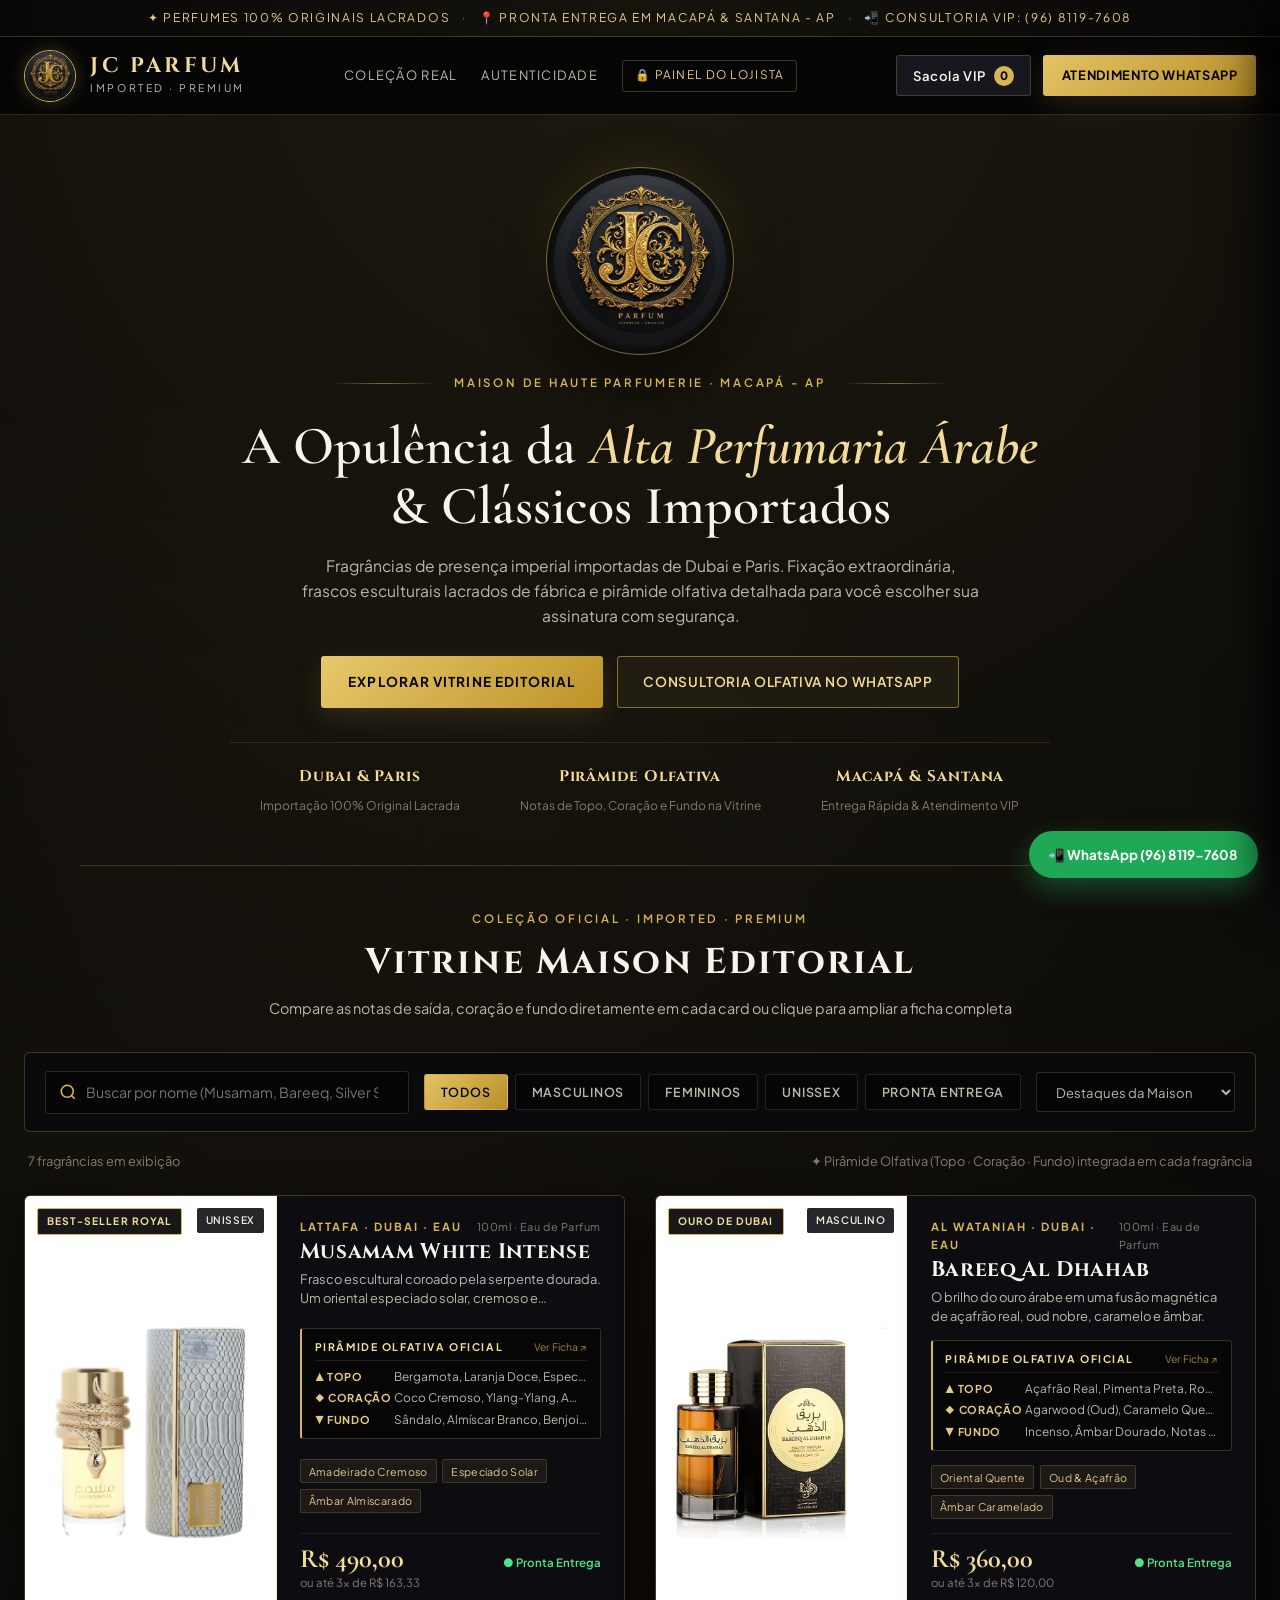
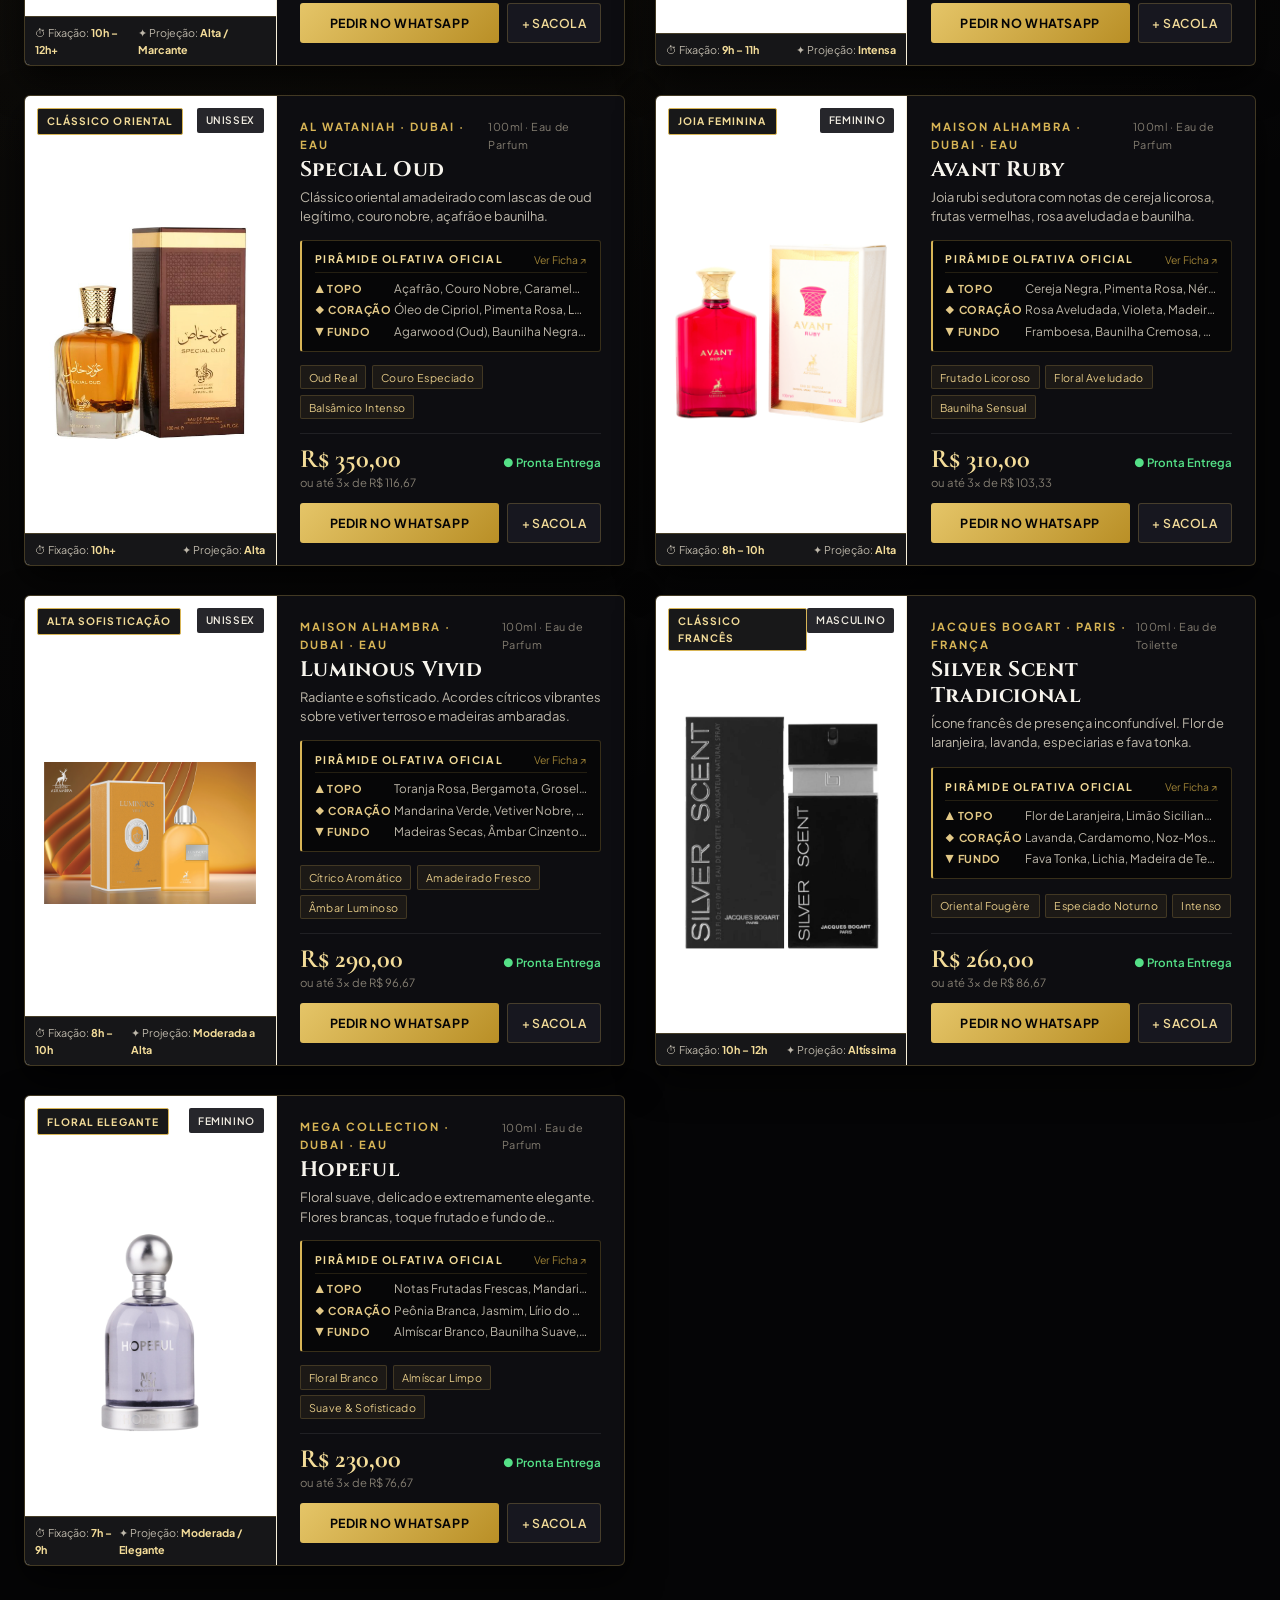
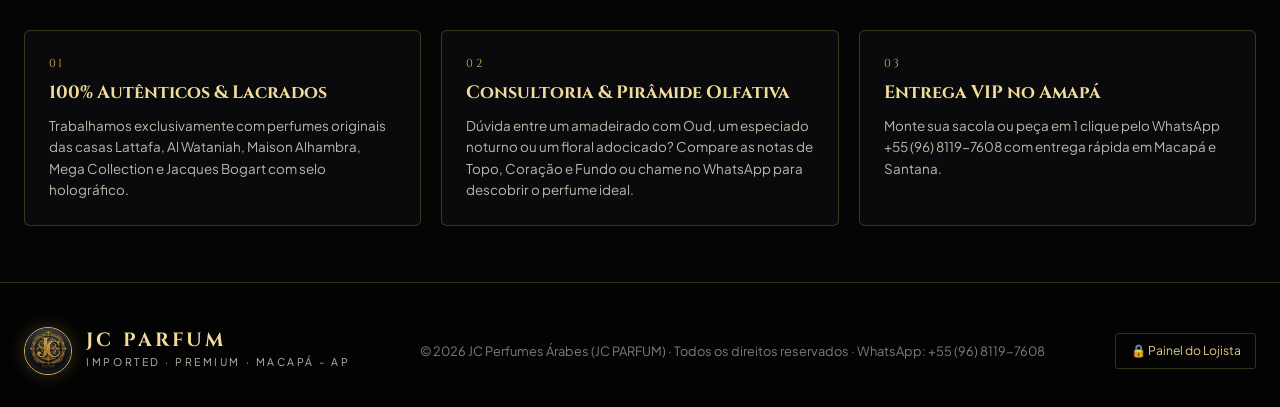
==== index.html @ 521a81a9 "Add files via upload" ====
<!DOCTYPE html>
<html lang="pt-BR">
<head>
  <meta charset="UTF-8" />
  <meta name="viewport" content="width=device-width, initial-scale=1.0" />
  <title>JC PARFUM | Alta Perfumaria Árabe &amp; Importados — Macapá/AP</title>
  <meta name="description" content="JC PARFUM (JC Perfumes Árabes) em Macapá - AP. Boutique de alta perfumaria árabe e importados franceses 100% originais: Lattafa, Al Wataniah, Maison Alhambra, Jacques Bogart e Mega Collection." />
  <link rel="preconnect" href="https://fonts.googleapis.com" />
  <link rel="preconnect" href="https://fonts.gstatic.com" crossorigin />
  <link href="https://fonts.googleapis.com/css2?family=Cinzel:wght@500;600;700&family=Cormorant+Garamond:ital,wght@0,500;0,600;0,700;1,600&family=Plus+Jakarta+Sans:wght@400;500;600;700&display=swap" rel="stylesheet" />
  <link rel="stylesheet" href="assets/css/style.css" />
  <link rel="icon" type="image/jpeg" href="assets/img/logo.jpg" />
</head>
<body>

  <!-- Barra Superior Editorial -->
  <div class="top-bar">
    <span>✦ Perfumes 100% Originais Lacrados</span>
    <span class="sep">·</span>
    <span>📍 Pronta Entrega em Macapá &amp; Santana - AP</span>
    <span class="sep">·</span>
    <span>📲 Consultoria VIP: (96) 8119-7608</span>
  </div>

  <!-- Cabeçalho Principal -->
  <header class="site-header">
    <div class="header-inner">
      <a href="#topo" class="brand-identity" id="header-brand-link">
        <div class="brand-logo-wrap">
          <img src="assets/img/logo.jpg" alt="Logo JC PARFUM Imported Premium" />
        </div>
        <div class="brand-titles">
          <span class="brand-name">JC PARFUM</span>
          <span class="brand-sub">Imported · Premium</span>
        </div>
      </a>

      <nav class="header-nav" aria-label="Navegação principal">
        <a href="#catalogo">Coleção Real</a>
        <a href="#diferenciais">Autenticidade</a>
        <a href="admin.html" class="nav-admin-pill">🔒 Painel do Lojista</a>
      </nav>

      <div class="header-actions">
        <button type="button" class="btn-bag" id="open-bag-btn" onclick="toggleBagDrawer()">
          <span>Sacola VIP</span>
          <span class="bag-count" id="bag-count">0</span>
        </button>
        <a
          href="https://wa.me/559681197608?text=Ol%C3%A1!%20Vim%20pelo%20cat%C3%A1logo%20online%20da%20JC%20PARFUM%20e%20gostaria%20de%20atendimento."
          target="_blank"
          rel="noopener noreferrer"
          class="btn-whatsapp-top"
          id="header-whatsapp-btn"
        >
          <span>Atendimento WhatsApp</span>
        </a>
      </div>
    </div>
  </header>

  <!-- Hero Section — Maison Editorial Centralizado com Brasão Oficial -->
  <main id="topo">
    <section class="hero-editorial">
      <div class="hero-crest-showcase">
        <div class="crest-frame">
          <img src="assets/img/logo.jpg" alt="Brasão Oficial JC PARFUM Imported Premium" />
        </div>
        <div class="crest-divider">
          <span></span>
          <small>MAISON DE HAUTE PARFUMERIE · MACAPÁ - AP</small>
          <span></span>
        </div>
      </div>

      <div class="hero-editorial-content">
        <h1 class="hero-title">
          A Opulência da <em>Alta Perfumaria Árabe</em> &amp; Clássicos Importados
        </h1>
        <p class="hero-lead">
          Fragrâncias de presença imperial importadas de Dubai e Paris. Fixação extraordinária, frascos esculturais lacrados de fábrica e pirâmide olfativa detalhada para você escolher sua assinatura com segurança.
        </p>

        <div class="hero-cta-group">
          <a href="#catalogo" class="btn-gold" id="hero-explore-btn">
            Explorar Vitrine Editorial
          </a>
          <a
            href="https://wa.me/559681197608?text=Ol%C3%A1!%20Gostaria%20de%20uma%20consultoria%20olfativa%20para%20escolher%20um%20perfume%20na%20JC%20PARFUM."
            target="_blank"
            rel="noopener noreferrer"
            class="btn-outline-gold"
            id="hero-consultant-btn"
          >
            Consultoria Olfativa no WhatsApp
          </a>
        </div>

        <div class="hero-badges">
          <div class="hero-badge-item">
            <strong>Dubai &amp; Paris</strong>
            <span>Importação 100% Original Lacrada</span>
          </div>
          <div class="hero-badge-item">
            <strong>Pirâmide Olfativa</strong>
            <span>Notas de Topo, Coração e Fundo na Vitrine</span>
          </div>
          <div class="hero-badge-item">
            <strong>Macapá &amp; Santana</strong>
            <span>Entrega Rápida &amp; Atendimento VIP</span>
          </div>
        </div>
      </div>
    </section>

    <!-- Catálogo Editorial Panorâmico -->
    <section class="catalog-section" id="catalogo">
      <div class="section-header">
        <span class="section-eyebrow">COLEÇÃO OFICIAL · IMPORTED · PREMIUM</span>
        <h2 class="section-title">Vitrine Maison Editorial</h2>
        <p class="section-subtitle">
          Compare as notas de saída, coração e fundo diretamente em cada card ou clique para ampliar a ficha completa
        </p>
      </div>

      <!-- Barra de Busca, Filtros por Categoria e Ordenação -->
      <div class="catalog-controls">
        <div class="search-box">
          <svg width="18" height="18" viewBox="0 0 24 24" fill="none" stroke="currentColor" stroke-width="2">
            <circle cx="11" cy="11" r="8"></circle>
            <line x1="21" y1="21" x2="16.65" y2="16.65"></line>
          </svg>
          <input
            type="search"
            id="search-input"
            placeholder="Buscar por nome (Musamam, Bareeq, Silver Scent...), marca ou nota (Oud, Baunilha, Açafrão)..."
            aria-label="Buscar perfumes"
          />
        </div>

        <div class="filter-pills" role="tablist" aria-label="Filtrar por categoria">
          <button type="button" class="filter-pill active" data-category="Todos" id="filter-all">Todos</button>
          <button type="button" class="filter-pill" data-category="Masculino" id="filter-masculino">Masculinos</button>
          <button type="button" class="filter-pill" data-category="Feminino" id="filter-feminino">Femininos</button>
          <button type="button" class="filter-pill" data-category="Unissex" id="filter-unissex">Unissex</button>
          <button type="button" class="filter-pill" data-category="Disponiveis" id="filter-estoque">Pronta Entrega</button>
        </div>

        <select id="sort-select" class="sort-select" aria-label="Ordenar catálogo">
          <option value="featured">Destaques da Maison</option>
          <option value="price-asc">Menor Valor</option>
          <option value="price-desc">Maior Valor</option>
          <option value="name-asc">Ordem Alfabética (A-Z)</option>
        </select>
      </div>

      <div class="catalog-status-bar">
        <span id="catalog-count">Carregando coleção...</span>
        <span>✦ Pirâmide Olfativa (Topo · Coração · Fundo) integrada em cada fragrância</span>
      </div>

      <!-- Grid Editorial de Cards Horizontais Panorâmicos -->
      <div class="products-grid-editorial" id="products-grid"></div>
    </section>

    <!-- Diferenciais de Compra -->
    <section class="features-strip" id="diferenciais" aria-label="Garantias JC Parfum">
      <div class="feature-box">
        <span class="feature-num">01</span>
        <h3>100% Autênticos &amp; Lacrados</h3>
        <p>Trabalhamos exclusivamente com perfumes originais das casas Lattafa, Al Wataniah, Maison Alhambra, Mega Collection e Jacques Bogart com selo holográfico.</p>
      </div>
      <div class="feature-box">
        <span class="feature-num">02</span>
        <h3>Consultoria &amp; Pirâmide Olfativa</h3>
        <p>Dúvida entre um amadeirado com Oud, um especiado noturno ou um floral adocicado? Compare as notas de Topo, Coração e Fundo ou chame no WhatsApp para descobrir o perfume ideal.</p>
      </div>
      <div class="feature-box">
        <span class="feature-num">03</span>
        <h3>Entrega VIP no Amapá</h3>
        <p>Monte sua sacola ou peça em 1 clique pelo WhatsApp +55 (96) 8119-7608 com entrega rápida em Macapá e Santana.</p>
      </div>
    </section>
  </main>

  <!-- Modal de Ficha Técnica Ampliada -->
  <div class="modal-backdrop" id="product-modal" role="dialog" aria-modal="true" aria-labelledby="modal-title">
    <div class="modal-dialog">
      <button type="button" class="modal-close" id="modal-close-btn" onclick="closeProductModal()" aria-label="Fechar janela">✕</button>
      <div id="modal-body-container" style="display: contents;"></div>
    </div>
  </div>

  <!-- Sacola Lateral (Pedido WhatsApp) -->
  <aside class="bag-drawer" id="bag-drawer" aria-label="Sacola de Pedidos">
    <div class="bag-header">
      <h3>Sua Sacola VIP</h3>
      <button type="button" onclick="toggleBagDrawer(false)" class="bag-close-btn" aria-label="Fechar sacola">✕</button>
    </div>

    <div class="bag-items" id="bag-items-list"></div>

    <div class="bag-footer">
      <div class="bag-client-fields">
        <input
          type="text"
          id="bag-client-name"
          placeholder="Seu nome (opcional)"
        />
        <select id="bag-client-region">
          <option value="Macapá">Macapá - AP</option>
          <option value="Santana">Santana - AP</option>
          <option value="Outra Região">Outra Região</option>
        </select>
      </div>

      <div class="bag-total-row">
        <span>Total Estimado:</span>
        <strong id="bag-total-value">R$ 0,00</strong>
      </div>

      <button type="button" class="btn-gold" id="checkout-whatsapp-btn" onclick="checkoutBagWhatsApp()" style="width: 100%;">
        Finalizar Pedido no WhatsApp
      </button>
    </div>
  </aside>

  <!-- Botão Flutuante do WhatsApp -->
  <a
    href="https://wa.me/559681197608?text=Ol%C3%A1!%20Vim%20pelo%20cat%C3%A1logo%20da%20JC%20PARFUM%20e%20quero%20atendimento."
    target="_blank"
    rel="noopener noreferrer"
    class="floating-wa"
    id="floating-whatsapp-btn"
  >
    <span>📲 WhatsApp (96) 8119-7608</span>
  </a>

  <!-- Rodapé -->
  <footer class="site-footer">
    <div class="footer-inner">
      <div class="brand-identity">
        <div class="brand-logo-wrap" style="width: 48px; height: 48px;">
          <img src="assets/img/logo.jpg" alt="JC PARFUM" />
        </div>
        <div class="brand-titles">
          <span class="brand-name" style="font-size: 1.2rem;">JC PARFUM</span>
          <span class="brand-sub">Imported · Premium · Macapá - AP</span>
        </div>
      </div>

      <div class="footer-meta">
        © 2026 JC Perfumes Árabes (JC PARFUM) · Todos os direitos reservados · WhatsApp: +55 (96) 8119-7608
      </div>

      <a href="admin.html" class="footer-admin-link" id="footer-admin-btn">
        🔒 Painel do Lojista
      </a>
    </div>
  </footer>

  <script src="assets/js/products.js"></script>
  <script src="assets/js/app.js"></script>
</body>
</html>
---- assets/css/style.css ----
/* ==========================================================================
   JC PARFUM — Modelo 2 Oficial: Maison Noir Editorial (Horizontal Panoramic)
   Nicho: Alta Perfumaria Árabe (Dubai) & Importados Franceses — Macapá/AP
   ========================================================================== */

:root {
  --bg-obsidian: #050506;
  --bg-surface: #0a0a0d;
  --bg-card: #0d0d11;
  --bg-card-hover: #131319;
  --bg-elevated: #17171f;

  --gold-primary: #d8b556;
  --gold-light: #f3dc99;
  --gold-champagne: #e3c987;
  --gold-muted: #9e8236;
  --gold-subtle: rgba(216, 181, 86, 0.12);
  --gold-border: rgba(216, 181, 86, 0.25);
  --gold-border-strong: rgba(216, 181, 86, 0.55);

  --text-primary: #f7f4ed;
  --text-secondary: #bdb7aa;
  --text-muted: #827c70;

  --whatsapp-green: #1fa855;
  --whatsapp-hover: #24bf61;
  --danger-red: #d94646;
  --status-out: #8b3a3a;

  --font-display: 'Cinzel', 'Cormorant Garamond', Georgia, serif;
  --font-serif: 'Cormorant Garamond', Georgia, serif;
  --font-sans: 'Plus Jakarta Sans', -apple-system, BlinkMacSystemFont, sans-serif;

  --radius-sm: 3px;
  --radius-md: 6px;
  --radius-lg: 10px;
  --shadow-luxury: 0 22px 55px rgba(0, 0, 0, 0.85);
  --shadow-gold: 0 8px 30px rgba(216, 181, 86, 0.16);
  --transition: 0.28s cubic-bezier(0.22, 1, 0.36, 1);
}

*, *::before, *::after {
  box-sizing: border-box;
  margin: 0;
  padding: 0;
}

html {
  scroll-behavior: smooth;
  background-color: var(--bg-obsidian);
  color: var(--text-primary);
  font-family: var(--font-sans);
  -webkit-font-smoothing: antialiased;
}

body {
  background-color: var(--bg-obsidian);
  background-image:
    radial-gradient(circle at 50% 0%, rgba(216, 181, 86, 0.11) 0%, transparent 52%),
    radial-gradient(circle at 15% 40%, rgba(216, 181, 86, 0.04) 0%, transparent 45%);
  min-height: 100vh;
  line-height: 1.6;
  overflow-x: hidden;
}

a {
  color: inherit;
  text-decoration: none;
}

button, input, select, textarea {
  font-family: inherit;
  color: inherit;
}

/* ==========================================================================
   TOP BAR EDITORIAL
   ========================================================================== */
.top-bar {
  background: linear-gradient(90deg, #070709 0%, #16130b 50%, #070709 100%);
  border-bottom: 1px solid var(--gold-border);
  padding: 0.52rem 1rem;
  text-align: center;
  font-size: 0.75rem;
  letter-spacing: 0.14em;
  text-transform: uppercase;
  color: var(--gold-champagne);
  display: flex;
  justify-content: center;
  align-items: center;
  gap: 0.75rem;
  flex-wrap: wrap;
}

.top-bar span.sep {
  color: var(--gold-muted);
}

/* ==========================================================================
   HEADER & NAVIGATION
   ========================================================================== */
.site-header {
  position: sticky;
  top: 0;
  z-index: 100;
  background: rgba(5, 5, 6, 0.92);
  backdrop-filter: blur(16px);
  -webkit-backdrop-filter: blur(16px);
  border-bottom: 1px solid rgba(216, 181, 86, 0.2);
}

.header-inner {
  max-width: 1320px;
  margin: 0 auto;
  padding: 0.8rem 1.5rem;
  display: flex;
  align-items: center;
  justify-content: space-between;
  gap: 1.25rem;
}

.brand-identity {
  display: flex;
  align-items: center;
  gap: 0.9rem;
}

.brand-logo-wrap {
  width: 52px;
  height: 52px;
  border-radius: 50%;
  overflow: hidden;
  border: 1.5px solid var(--gold-primary);
  box-shadow: 0 0 18px rgba(216, 181, 86, 0.25);
  flex-shrink: 0;
  background: #0a0a0c;
}

.brand-logo-wrap img {
  width: 100%;
  height: 100%;
  object-fit: cover;
  display: block;
}

.brand-titles {
  display: flex;
  flex-direction: column;
}

.brand-name {
  font-family: var(--font-display);
  font-size: 1.32rem;
  font-weight: 700;
  letter-spacing: 0.16em;
  color: var(--gold-light);
  line-height: 1.1;
}

.brand-sub {
  font-size: 0.66rem;
  letter-spacing: 0.24em;
  text-transform: uppercase;
  color: var(--text-secondary);
  margin-top: 3px;
}

.header-nav {
  display: flex;
  align-items: center;
  gap: 1.5rem;
  font-size: 0.8rem;
  letter-spacing: 0.1em;
  text-transform: uppercase;
  color: var(--text-secondary);
}

.header-nav a:hover {
  color: var(--gold-light);
}

.nav-admin-pill {
  border: 1px solid rgba(216, 181, 86, 0.28);
  padding: 0.35rem 0.75rem;
  border-radius: var(--radius-sm);
  color: var(--gold-champagne);
  font-size: 0.74rem;
}

.header-actions {
  display: flex;
  align-items: center;
  gap: 0.75rem;
}

.btn-bag {
  position: relative;
  display: inline-flex;
  align-items: center;
  gap: 0.55rem;
  background: var(--bg-elevated);
  border: 1px solid var(--gold-border);
  padding: 0.6rem 1rem;
  border-radius: var(--radius-sm);
  font-size: 0.82rem;
  font-weight: 600;
  letter-spacing: 0.04em;
  color: var(--text-primary);
  cursor: pointer;
  transition: var(--transition);
}

.btn-bag:hover {
  border-color: var(--gold-primary);
  background: rgba(216, 181, 86, 0.1);
}

.bag-count {
  background: var(--gold-primary);
  color: #050506;
  font-weight: 800;
  font-size: 0.72rem;
  min-width: 20px;
  height: 20px;
  border-radius: 99px;
  display: inline-flex;
  align-items: center;
  justify-content: center;
  padding: 0 5px;
}

.btn-whatsapp-top {
  display: inline-flex;
  align-items: center;
  gap: 0.5rem;
  background: linear-gradient(135deg, #e3c366 0%, #b88f28 100%);
  color: #050506;
  font-weight: 700;
  font-size: 0.8rem;
  letter-spacing: 0.05em;
  text-transform: uppercase;
  padding: 0.65rem 1.15rem;
  border-radius: var(--radius-sm);
  transition: var(--transition);
  box-shadow: var(--shadow-gold);
}

.btn-whatsapp-top:hover {
  transform: translateY(-1px);
  filter: brightness(1.08);
}

/* ==========================================================================
   HERO EDITORIAL CENTRALIZADO (MODELO 2 — MAISON NOIR)
   ========================================================================== */
.hero-editorial {
  max-width: 1120px;
  margin: 0 auto;
  padding: 3.25rem 1.5rem 3rem;
  text-align: center;
  display: flex;
  flex-direction: column;
  align-items: center;
  border-bottom: 1px solid rgba(216, 181, 86, 0.22);
}

.hero-crest-showcase {
  display: flex;
  flex-direction: column;
  align-items: center;
  margin-bottom: 1.5rem;
  width: 100%;
}

.crest-frame {
  width: 188px;
  height: 188px;
  border-radius: 50%;
  padding: 7px;
  background: radial-gradient(circle, rgba(216, 181, 86, 0.28) 0%, rgba(10, 10, 13, 0.96) 72%);
  border: 1.5px solid var(--gold-border-strong);
  box-shadow:
    0 20px 55px rgba(0, 0, 0, 0.92),
    0 0 45px rgba(216, 181, 86, 0.2);
  overflow: hidden;
}

.crest-frame img {
  width: 100%;
  height: 100%;
  object-fit: cover;
  border-radius: 50%;
  display: block;
}

.crest-divider {
  display: flex;
  align-items: center;
  justify-content: center;
  gap: 1rem;
  width: 100%;
  max-width: 620px;
  margin-top: 1.15rem;
}

.crest-divider span {
  flex: 1;
  height: 1px;
  background: linear-gradient(90deg, transparent, var(--gold-border-strong), transparent);
}

.crest-divider small {
  font-size: 0.72rem;
  letter-spacing: 0.24em;
  text-transform: uppercase;
  color: var(--gold-primary);
  font-weight: 600;
}

.hero-editorial-content {
  max-width: 820px;
}

.hero-title {
  font-family: var(--font-serif);
  font-size: clamp(2.1rem, 4.2vw, 3.4rem);
  font-weight: 600;
  line-height: 1.12;
  color: var(--text-primary);
  margin-bottom: 1rem;
}

.hero-title em {
  font-style: italic;
  color: var(--gold-light);
  font-weight: 600;
}

.hero-lead {
  font-size: 0.98rem;
  color: var(--text-secondary);
  max-width: 680px;
  margin: 0 auto 1.75rem;
}

.hero-cta-group {
  display: flex;
  flex-wrap: wrap;
  justify-content: center;
  gap: 0.9rem;
  margin-bottom: 2.15rem;
}

.btn-gold {
  display: inline-flex;
  align-items: center;
  justify-content: center;
  gap: 0.6rem;
  background: linear-gradient(135deg, #e7c86b 0%, #bd9328 100%);
  color: #050506;
  font-weight: 700;
  font-size: 0.85rem;
  letter-spacing: 0.08em;
  text-transform: uppercase;
  padding: 0.88rem 1.7rem;
  border-radius: var(--radius-sm);
  border: none;
  cursor: pointer;
  transition: var(--transition);
  box-shadow: var(--shadow-gold);
}

.btn-gold:hover {
  transform: translateY(-2px);
  filter: brightness(1.07);
}

.btn-outline-gold {
  display: inline-flex;
  align-items: center;
  justify-content: center;
  gap: 0.6rem;
  background: rgba(216, 181, 86, 0.06);
  color: var(--gold-light);
  border: 1px solid var(--gold-border-strong);
  font-weight: 600;
  font-size: 0.85rem;
  letter-spacing: 0.06em;
  text-transform: uppercase;
  padding: 0.88rem 1.55rem;
  border-radius: var(--radius-sm);
  cursor: pointer;
  transition: var(--transition);
}

.btn-outline-gold:hover {
  background: rgba(216, 181, 86, 0.15);
  border-color: var(--gold-primary);
}

.hero-badges {
  display: grid;
  grid-template-columns: repeat(3, 1fr);
  gap: 1.25rem;
  padding-top: 1.35rem;
  border-top: 1px solid rgba(216, 181, 86, 0.16);
}

.hero-badge-item strong {
  display: block;
  font-family: var(--font-display);
  font-size: 0.96rem;
  letter-spacing: 0.06em;
  color: var(--gold-light);
  margin-bottom: 2px;
}

.hero-badge-item span {
  font-size: 0.75rem;
  color: var(--text-muted);
}

/* ==========================================================================
   CATALOG SECTION & CONTROLS
   ========================================================================== */
.catalog-section {
  max-width: 1320px;
  margin: 0 auto;
  padding: 2.75rem 1.5rem 4rem;
}

.section-header {
  display: flex;
  flex-direction: column;
  align-items: center;
  text-align: center;
  margin-bottom: 2rem;
}

.section-eyebrow {
  font-size: 0.72rem;
  letter-spacing: 0.24em;
  text-transform: uppercase;
  color: var(--gold-primary);
  margin-bottom: 0.35rem;
  font-weight: 600;
}

.section-title {
  font-family: var(--font-display);
  font-size: clamp(1.75rem, 2.8vw, 2.35rem);
  color: var(--text-primary);
  letter-spacing: 0.06em;
}

.section-subtitle {
  color: var(--text-secondary);
  font-size: 0.9rem;
  margin-top: 0.35rem;
}

.catalog-controls {
  background: var(--bg-surface);
  border: 1px solid var(--gold-border);
  border-radius: var(--radius-md);
  padding: 1.1rem 1.25rem;
  display: flex;
  flex-wrap: wrap;
  align-items: center;
  justify-content: space-between;
  gap: 0.9rem;
  margin-bottom: 1.15rem;
}

.search-box {
  position: relative;
  flex: 1 1 300px;
}

.search-box input {
  width: 100%;
  background: var(--bg-obsidian);
  border: 1px solid rgba(255, 255, 255, 0.14);
  border-radius: var(--radius-sm);
  padding: 0.72rem 1rem 0.72rem 2.5rem;
  font-size: 0.88rem;
  color: var(--text-primary);
  transition: var(--transition);
}

.search-box input:focus {
  outline: none;
  border-color: var(--gold-primary);
  box-shadow: 0 0 0 3px rgba(216, 181, 86, 0.14);
}

.search-box svg {
  position: absolute;
  left: 0.85rem;
  top: 50%;
  transform: translateY(-50%);
  color: var(--gold-primary);
  pointer-events: none;
}

.filter-pills {
  display: flex;
  flex-wrap: wrap;
  gap: 0.45rem;
}

.filter-pill {
  background: var(--bg-obsidian);
  border: 1px solid rgba(255, 255, 255, 0.12);
  color: var(--text-secondary);
  padding: 0.56rem 1rem;
  border-radius: var(--radius-sm);
  font-size: 0.78rem;
  font-weight: 600;
  letter-spacing: 0.06em;
  text-transform: uppercase;
  cursor: pointer;
  transition: var(--transition);
}

.filter-pill:hover {
  border-color: var(--gold-border-strong);
  color: var(--text-primary);
}

.filter-pill.active {
  background: linear-gradient(135deg, #e3c366 0%, #b88f28 100%);
  color: #050506;
  border-color: transparent;
}

.sort-select {
  background: var(--bg-obsidian);
  border: 1px solid rgba(255, 255, 255, 0.14);
  border-radius: var(--radius-sm);
  padding: 0.62rem 0.95rem;
  font-size: 0.82rem;
  color: var(--text-secondary);
  cursor: pointer;
}

.catalog-status-bar {
  display: flex;
  flex-wrap: wrap;
  justify-content: space-between;
  align-items: center;
  gap: 0.5rem;
  margin-bottom: 1.5rem;
  font-size: 0.8rem;
  color: var(--text-muted);
  padding: 0 0.25rem;
}

/* ==========================================================================
   MODELO 2 — CARDS HORIZONTAIS PANORÂMICOS COM PIRÂMIDE OLFATIVA INTEGRADA
   ========================================================================== */
.products-grid-editorial {
  display: grid;
  grid-template-columns: repeat(auto-fill, minmax(560px, 1fr));
  gap: 1.85rem;
}

.editorial-card {
  background: var(--bg-card);
  border: 1px solid rgba(216, 181, 86, 0.26);
  border-radius: var(--radius-md);
  overflow: hidden;
  display: flex;
  flex-direction: row;
  align-items: stretch;
  transition: var(--transition);
  position: relative;
  box-shadow: 0 14px 36px rgba(0, 0, 0, 0.65);
}

.editorial-card:hover {
  transform: translateY(-4px);
  border-color: var(--gold-primary);
  box-shadow: var(--shadow-luxury), var(--shadow-gold);
}

.editorial-card.out-of-stock {
  opacity: 0.74;
}

/* Coluna Esquerda: Foto Oficial em Estúdio + Barra de Fixação */
.editorial-card-media {
  position: relative;
  width: 42%;
  min-height: 340px;
  background: #ffffff;
  display: flex;
  flex-direction: column;
  align-items: center;
  justify-content: space-between;
  padding: 2.6rem 1.2rem 2.3rem;
  border-right: 1px solid rgba(216, 181, 86, 0.22);
  cursor: pointer;
  overflow: hidden;
  flex-shrink: 0;
}

.editorial-card-media img {
  width: 100%;
  height: 235px;
  object-fit: contain;
  margin: auto 0;
  transition: transform 0.5s cubic-bezier(0.22, 1, 0.36, 1);
}

.editorial-card:hover .editorial-card-media img {
  transform: scale(1.05);
}

.card-badges {
  position: absolute;
  top: 0.75rem;
  left: 0.75rem;
  right: 0.75rem;
  display: flex;
  justify-content: space-between;
  align-items: flex-start;
  pointer-events: none;
  z-index: 2;
}

.badge-luxury {
  background: rgba(5, 5, 6, 0.92);
  color: var(--gold-light);
  border: 1px solid var(--gold-primary);
  font-size: 0.64rem;
  font-weight: 700;
  letter-spacing: 0.1em;
  text-transform: uppercase;
  padding: 0.26rem 0.58rem;
  border-radius: 2px;
}

.badge-category {
  background: rgba(15, 15, 20, 0.9);
  color: #f0ece1;
  font-size: 0.64rem;
  font-weight: 600;
  letter-spacing: 0.06em;
  text-transform: uppercase;
  padding: 0.26rem 0.55rem;
  border-radius: 2px;
}

.badge-out {
  background: var(--status-out);
  color: #fff;
  font-size: 0.66rem;
  font-weight: 700;
  text-transform: uppercase;
  letter-spacing: 0.1em;
  padding: 0.26rem 0.6rem;
  border-radius: 2px;
}

.media-perf-bar {
  position: absolute;
  bottom: 0;
  left: 0;
  right: 0;
  background: rgba(8, 8, 10, 0.94);
  border-top: 1px solid rgba(216, 181, 86, 0.25);
  color: var(--text-secondary);
  font-size: 0.67rem;
  padding: 0.42rem 0.65rem;
  display: flex;
  justify-content: space-between;
  align-items: center;
  gap: 0.35rem;
}

.media-perf-bar strong {
  color: var(--gold-light);
}

/* Coluna Direita: Conteúdo Editorial + Pirâmide Olfativa Direto na Vitrine */
.editorial-card-body {
  width: 58%;
  padding: 1.35rem 1.45rem;
  display: flex;
  flex-direction: column;
  justify-content: space-between;
  gap: 0.85rem;
}

.editorial-brand-line {
  display: flex;
  justify-content: space-between;
  align-items: center;
  gap: 0.5rem;
  margin-bottom: 0.2rem;
}

.card-brand {
  font-size: 0.7rem;
  text-transform: uppercase;
  letter-spacing: 0.18em;
  color: var(--gold-primary);
  font-weight: 700;
}

.card-volume {
  font-size: 0.68rem;
  color: var(--text-muted);
  letter-spacing: 0.05em;
}

.card-title {
  font-family: var(--font-display);
  font-size: 1.32rem;
  font-weight: 700;
  color: var(--text-primary);
  letter-spacing: 0.03em;
  line-height: 1.22;
  margin-bottom: 0.35rem;
  cursor: pointer;
}

.card-title:hover {
  color: var(--gold-light);
}

.card-desc {
  font-size: 0.81rem;
  color: var(--text-secondary);
  line-height: 1.48;
  display: -webkit-box;
  -webkit-line-clamp: 2;
  -webkit-box-orient: vertical;
  overflow: hidden;
}

/* Bloco da Pirâmide Olfativa Direto no Card */
.inline-pyramid {
  background: rgba(5, 5, 6, 0.82);
  border: 1px solid rgba(216, 181, 86, 0.24);
  border-left: 2.5px solid var(--gold-primary);
  border-radius: var(--radius-sm);
  padding: 0.65rem 0.8rem;
  display: flex;
  flex-direction: column;
  gap: 0.36rem;
  cursor: pointer;
  transition: var(--transition);
}

.inline-pyramid:hover {
  border-color: var(--gold-primary);
  background: rgba(216, 181, 86, 0.05);
}

.inline-pyramid-header {
  display: flex;
  justify-content: space-between;
  align-items: center;
  border-bottom: 1px solid rgba(216, 181, 86, 0.14);
  padding-bottom: 0.25rem;
  margin-bottom: 0.1rem;
}

.inline-pyramid-header span {
  font-size: 0.66rem;
  text-transform: uppercase;
  letter-spacing: 0.15em;
  color: var(--gold-light);
  font-weight: 700;
}

.inline-pyramid-header small {
  font-size: 0.65rem;
  color: var(--gold-muted);
}

.inline-pyramid-row {
  display: grid;
  grid-template-columns: 72px 1fr;
  align-items: baseline;
  gap: 0.45rem;
  font-size: 0.74rem;
  line-height: 1.35;
}

.pyr-label {
  color: var(--gold-champagne);
  font-weight: 700;
  font-size: 0.68rem;
  text-transform: uppercase;
  letter-spacing: 0.06em;
  white-space: nowrap;
}

.pyr-value {
  color: var(--text-secondary);
  white-space: nowrap;
  overflow: hidden;
  text-overflow: ellipsis;
}

.card-notes-preview {
  display: flex;
  flex-wrap: wrap;
  gap: 0.35rem;
}

.note-tag {
  font-size: 0.67rem;
  color: var(--gold-champagne);
  background: rgba(216, 181, 86, 0.08);
  border: 1px solid rgba(216, 181, 86, 0.2);
  padding: 0.16rem 0.5rem;
  border-radius: 2px;
  letter-spacing: 0.03em;
}

.editorial-footer {
  padding-top: 0.75rem;
  border-top: 1px solid rgba(255, 255, 255, 0.08);
  display: flex;
  flex-direction: column;
  gap: 0.65rem;
}

.price-row {
  display: flex;
  align-items: baseline;
  justify-content: space-between;
}

.price-value {
  font-family: var(--font-serif);
  font-size: 1.65rem;
  font-weight: 700;
  color: var(--gold-light);
  line-height: 1;
}

.price-installment {
  font-size: 0.71rem;
  color: var(--text-muted);
  margin-top: 2px;
}

.stock-indicator {
  font-size: 0.72rem;
  font-weight: 600;
}

.stock-indicator.in {
  color: #54e087;
}

.stock-indicator.out {
  color: #e27676;
}

.card-actions {
  display: grid;
  grid-template-columns: 1fr auto;
  gap: 0.5rem;
}

.btn-whatsapp-card {
  display: inline-flex;
  align-items: center;
  justify-content: center;
  gap: 0.45rem;
  background: linear-gradient(135deg, #e5c568 0%, #b98f26 100%);
  color: #050506;
  font-weight: 700;
  font-size: 0.78rem;
  letter-spacing: 0.05em;
  text-transform: uppercase;
  padding: 0.7rem 0.95rem;
  border-radius: var(--radius-sm);
  border: none;
  cursor: pointer;
  transition: var(--transition);
}

.btn-whatsapp-card:hover {
  filter: brightness(1.08);
}

.btn-whatsapp-card.btn-inquire {
  background: rgba(216, 181, 86, 0.14);
  color: var(--gold-light);
  border: 1px solid var(--gold-border);
}

.btn-details {
  display: inline-flex;
  align-items: center;
  justify-content: center;
  background: var(--bg-elevated);
  border: 1px solid var(--gold-border);
  color: var(--gold-light);
  padding: 0.7rem 0.85rem;
  border-radius: var(--radius-sm);
  font-size: 0.76rem;
  font-weight: 600;
  letter-spacing: 0.04em;
  text-transform: uppercase;
  cursor: pointer;
  transition: var(--transition);
}

.btn-details:hover {
  background: rgba(216, 181, 86, 0.15);
  border-color: var(--gold-primary);
}

.empty-catalog-box {
  grid-column: 1 / -1;
  text-align: center;
  padding: 3.5rem 1.25rem;
  background: var(--bg-surface);
  border: 1px solid var(--gold-border);
  border-radius: var(--radius-md);
}

.empty-catalog-box h3 {
  font-family: var(--font-display);
  font-size: 1.5rem;
  color: var(--gold-light);
  margin-bottom: 0.5rem;
}

.empty-catalog-box p {
  color: var(--text-secondary);
  font-size: 0.9rem;
  margin-bottom: 1.25rem;
}

/* ==========================================================================
   MODAL DE FICHA TÉCNICA AMPLIADA
   ========================================================================== */
.modal-backdrop {
  position: fixed;
  inset: 0;
  z-index: 200;
  background: rgba(4, 4, 5, 0.88);
  backdrop-filter: blur(8px);
  display: flex;
  align-items: center;
  justify-content: center;
  padding: 1.25rem;
  opacity: 0;
  pointer-events: none;
  transition: opacity 0.25s ease;
}

.modal-backdrop.open {
  opacity: 1;
  pointer-events: auto;
}

.modal-dialog {
  background: var(--bg-card);
  border: 1px solid var(--gold-border-strong);
  border-radius: var(--radius-md);
  max-width: 900px;
  width: 100%;
  max-height: 90vh;
  overflow-y: auto;
  box-shadow: var(--shadow-luxury);
  position: relative;
  display: grid;
  grid-template-columns: 0.92fr 1.08fr;
}

.modal-close {
  position: absolute;
  top: 0.9rem;
  right: 0.9rem;
  width: 36px;
  height: 36px;
  border-radius: 50%;
  background: rgba(5, 5, 6, 0.88);
  border: 1px solid var(--gold-border);
  color: var(--gold-light);
  font-size: 1.1rem;
  cursor: pointer;
  z-index: 10;
  display: flex;
  align-items: center;
  justify-content: center;
}

.modal-media {
  background: #ffffff;
  padding: 2rem;
  display: flex;
  align-items: center;
  justify-content: center;
  min-height: 340px;
}

.modal-media img {
  width: 100%;
  max-height: 370px;
  object-fit: contain;
}

.modal-content {
  padding: 2rem;
  display: flex;
  flex-direction: column;
  gap: 0.95rem;
}

.modal-eyebrow {
  font-size: 0.72rem;
  text-transform: uppercase;
  letter-spacing: 0.2em;
  color: var(--gold-primary);
  font-weight: 700;
}

.modal-product-title {
  font-family: var(--font-display);
  font-size: 1.85rem;
  color: var(--text-primary);
  line-height: 1.18;
  margin-top: 0.2rem;
}

.modal-price-bar {
  display: flex;
  align-items: baseline;
  justify-content: space-between;
  flex-wrap: wrap;
  gap: 0.75rem;
}

.modal-price-val {
  font-family: var(--font-serif);
  font-size: 2rem;
  font-weight: 700;
  color: var(--gold-light);
}

.modal-desc {
  font-size: 0.88rem;
  color: var(--text-secondary);
  line-height: 1.62;
}

.pyramid-box {
  background: var(--bg-obsidian);
  border: 1px solid var(--gold-border);
  border-left: 3px solid var(--gold-primary);
  border-radius: var(--radius-sm);
  padding: 1rem;
  display: flex;
  flex-direction: column;
  gap: 0.6rem;
}

.pyramid-box-title {
  font-size: 0.73rem;
  text-transform: uppercase;
  letter-spacing: 0.16em;
  color: var(--gold-light);
  font-weight: 700;
  border-bottom: 1px solid rgba(216, 181, 86, 0.16);
  padding-bottom: 0.35rem;
}

.pyramid-row {
  display: flex;
  flex-direction: column;
  font-size: 0.82rem;
}

.pyramid-row strong {
  color: var(--gold-champagne);
  font-size: 0.71rem;
  text-transform: uppercase;
  letter-spacing: 0.1em;
}

.pyramid-row span {
  color: var(--text-secondary);
}

.modal-metrics {
  display: grid;
  grid-template-columns: 1fr 1fr;
  gap: 0.75rem;
  font-size: 0.8rem;
}

.metric-item {
  background: rgba(255, 255, 255, 0.03);
  padding: 0.6rem 0.8rem;
  border-radius: var(--radius-sm);
  border: 1px solid rgba(255, 255, 255, 0.07);
}

.metric-item span {
  color: var(--text-muted);
  display: block;
  font-size: 0.69rem;
  text-transform: uppercase;
  letter-spacing: 0.08em;
}

.metric-item strong {
  color: var(--gold-champagne);
}

.modal-cta-row {
  display: flex;
  flex-wrap: wrap;
  gap: 0.75rem;
  margin-top: 0.35rem;
}

/* ==========================================================================
   SACOLA / PEDIDO RÁPIDO WHATSAPP DRAWER
   ========================================================================== */
.bag-drawer {
  position: fixed;
  top: 0;
  right: 0;
  width: min(420px, 100vw);
  height: 100vh;
  background: var(--bg-surface);
  border-left: 1px solid var(--gold-border-strong);
  z-index: 250;
  display: flex;
  flex-direction: column;
  transform: translateX(100%);
  transition: transform 0.3s cubic-bezier(0.22, 1, 0.36, 1);
  box-shadow: -15px 0 45px rgba(0, 0, 0, 0.85);
}

.bag-drawer.open {
  transform: translateX(0);
}

.bag-header {
  padding: 1.2rem 1.5rem;
  border-bottom: 1px solid var(--gold-border);
  display: flex;
  align-items: center;
  justify-content: space-between;
}

.bag-header h3 {
  font-family: var(--font-display);
  font-size: 1.25rem;
  color: var(--gold-light);
  letter-spacing: 0.06em;
}

.bag-close-btn {
  background: transparent;
  border: 1px solid var(--gold-border);
  color: var(--gold-light);
  width: 32px;
  height: 32px;
  border-radius: 50%;
  cursor: pointer;
}

.bag-items {
  flex: 1;
  overflow-y: auto;
  padding: 1.25rem 1.5rem;
  display: flex;
  flex-direction: column;
  gap: 0.9rem;
}

.empty-bag-msg {
  text-align: center;
  padding: 2.5rem 1rem;
  color: var(--text-muted);
}

.empty-bag-title {
  margin-bottom: 0.45rem;
  font-size: 0.95rem;
  color: var(--text-secondary);
}

.empty-bag-sub {
  font-size: 0.8rem;
}

.bag-item {
  display: flex;
  gap: 0.85rem;
  background: var(--bg-card);
  border: 1px solid rgba(216, 181, 86, 0.2);
  padding: 0.75rem;
  border-radius: var(--radius-sm);
  align-items: center;
}

.bag-item img {
  width: 56px;
  height: 56px;
  object-fit: contain;
  background: #fff;
  border-radius: 3px;
  padding: 4px;
}

.bag-item-info {
  flex: 1;
}

.bag-item-info h4 {
  font-size: 0.88rem;
  color: var(--text-primary);
}

.bag-item-info span {
  font-size: 0.71rem;
  color: var(--text-muted);
  display: block;
}

.bag-item-info p {
  font-size: 0.82rem;
  color: var(--gold-light);
  font-weight: 700;
}

.bag-qty-controls {
  display: flex;
  align-items: center;
  gap: 0.38rem;
}

.bag-qty-controls button {
  width: 26px;
  height: 26px;
  background: var(--bg-obsidian);
  border: 1px solid var(--gold-border);
  border-radius: 3px;
  cursor: pointer;
}

.bag-qty-controls span {
  font-size: 0.82rem;
  min-width: 18px;
  text-align: center;
}

.bag-footer {
  padding: 1.25rem 1.5rem;
  border-top: 1px solid var(--gold-border);
  background: var(--bg-obsidian);
  display: flex;
  flex-direction: column;
  gap: 0.85rem;
}

.bag-client-fields {
  display: grid;
  grid-template-columns: 1fr 1fr;
  gap: 0.5rem;
}

.bag-client-fields input,
.bag-client-fields select {
  background: var(--bg-card);
  border: 1px solid rgba(255, 255, 255, 0.14);
  padding: 0.55rem 0.7rem;
  border-radius: var(--radius-sm);
  font-size: 0.81rem;
}

.bag-total-row {
  display: flex;
  justify-content: space-between;
  align-items: baseline;
  padding: 0.25rem 0;
}

.bag-total-row span {
  font-size: 0.84rem;
  color: var(--text-secondary);
}

.bag-total-row strong {
  font-family: var(--font-serif);
  font-size: 1.6rem;
  color: var(--gold-light);
}

/* ==========================================================================
   DIFERENCIAIS & FOOTER
   ========================================================================== */
.features-strip {
  max-width: 1320px;
  margin: 0 auto 3.5rem;
  padding: 0 1.5rem;
  display: grid;
  grid-template-columns: repeat(auto-fit, minmax(260px, 1fr));
  gap: 1.25rem;
}

.feature-box {
  background: var(--bg-surface);
  border: 1px solid var(--gold-border);
  border-radius: var(--radius-md);
  padding: 1.5rem;
  position: relative;
}

.feature-num {
  font-family: var(--font-display);
  font-size: 0.72rem;
  letter-spacing: 0.2em;
  color: var(--gold-primary);
  display: block;
  margin-bottom: 0.35rem;
}

.feature-box h3 {
  font-family: var(--font-display);
  font-size: 1.12rem;
  color: var(--gold-light);
  margin-bottom: 0.45rem;
}

.feature-box p {
  font-size: 0.84rem;
  color: var(--text-secondary);
}

.site-footer {
  background: #030304;
  border-top: 1px solid var(--gold-border);
  padding: 2.75rem 1.5rem 2rem;
}

.footer-inner {
  max-width: 1320px;
  margin: 0 auto;
  display: flex;
  flex-wrap: wrap;
  justify-content: space-between;
  align-items: center;
  gap: 1.5rem;
}

.footer-meta {
  font-size: 0.8rem;
  color: var(--text-muted);
}

.footer-admin-link {
  font-size: 0.76rem;
  color: var(--gold-champagne);
  border: 1px solid rgba(216, 181, 86, 0.25);
  padding: 0.45rem 0.9rem;
  border-radius: var(--radius-sm);
  transition: var(--transition);
}

.footer-admin-link:hover {
  color: var(--gold-light);
  border-color: var(--gold-primary);
}

/* ==========================================================================
   FLOATING WHATSAPP BUTTON
   ========================================================================== */
.floating-wa {
  position: fixed;
  bottom: 1.4rem;
  right: 1.4rem;
  z-index: 150;
  background: #1fa855;
  color: #fff;
  display: inline-flex;
  align-items: center;
  gap: 0.55rem;
  padding: 0.78rem 1.2rem;
  border-radius: 99px;
  font-weight: 700;
  font-size: 0.84rem;
  box-shadow: 0 10px 28px rgba(31, 168, 85, 0.42);
  transition: var(--transition);
}

.floating-wa:hover {
  transform: translateY(-2px);
  background: #24bf61;
}

/* ==========================================================================
   RESPONSIVE BREAKPOINTS
   ========================================================================== */
@media (max-width: 960px) {
  .header-nav {
    display: none;
  }

  .products-grid-editorial {
    grid-template-columns: 1fr;
  }

  .modal-dialog {
    grid-template-columns: 1fr;
  }

  .modal-media {
    min-height: 240px;
    padding: 1.25rem;
  }
}

@media (max-width: 640px) {
  .header-inner {
    padding: 0.75rem 1rem;
  }

  .btn-whatsapp-top span {
    display: none;
  }

  .hero-badges {
    grid-template-columns: 1fr;
    gap: 0.75rem;
  }

  .editorial-card {
    flex-direction: column;
  }

  .editorial-card-media {
    width: 100%;
    min-height: 260px;
    border-right: none;
    border-bottom: 1px solid rgba(216, 181, 86, 0.22);
  }

  .editorial-card-body {
    width: 100%;
  }

  .inline-pyramid-row {
    grid-template-columns: 68px 1fr;
  }
}
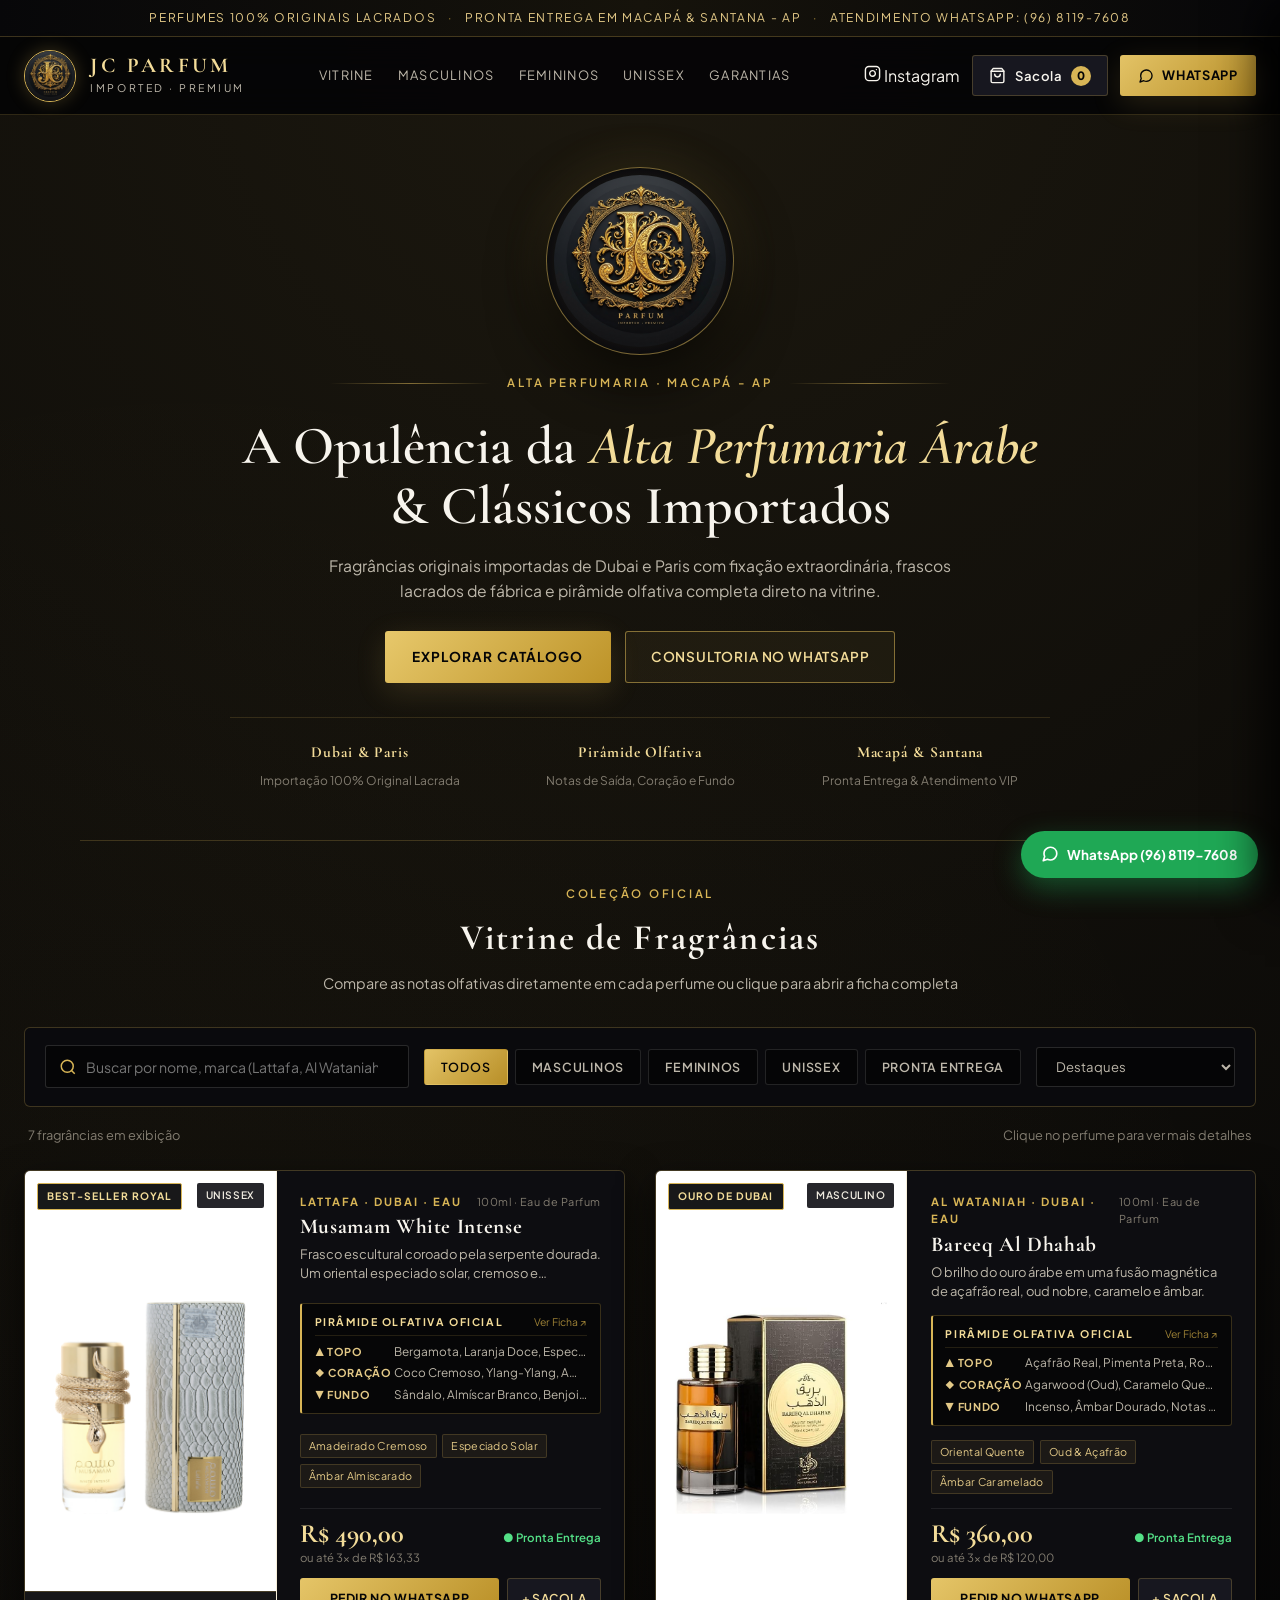
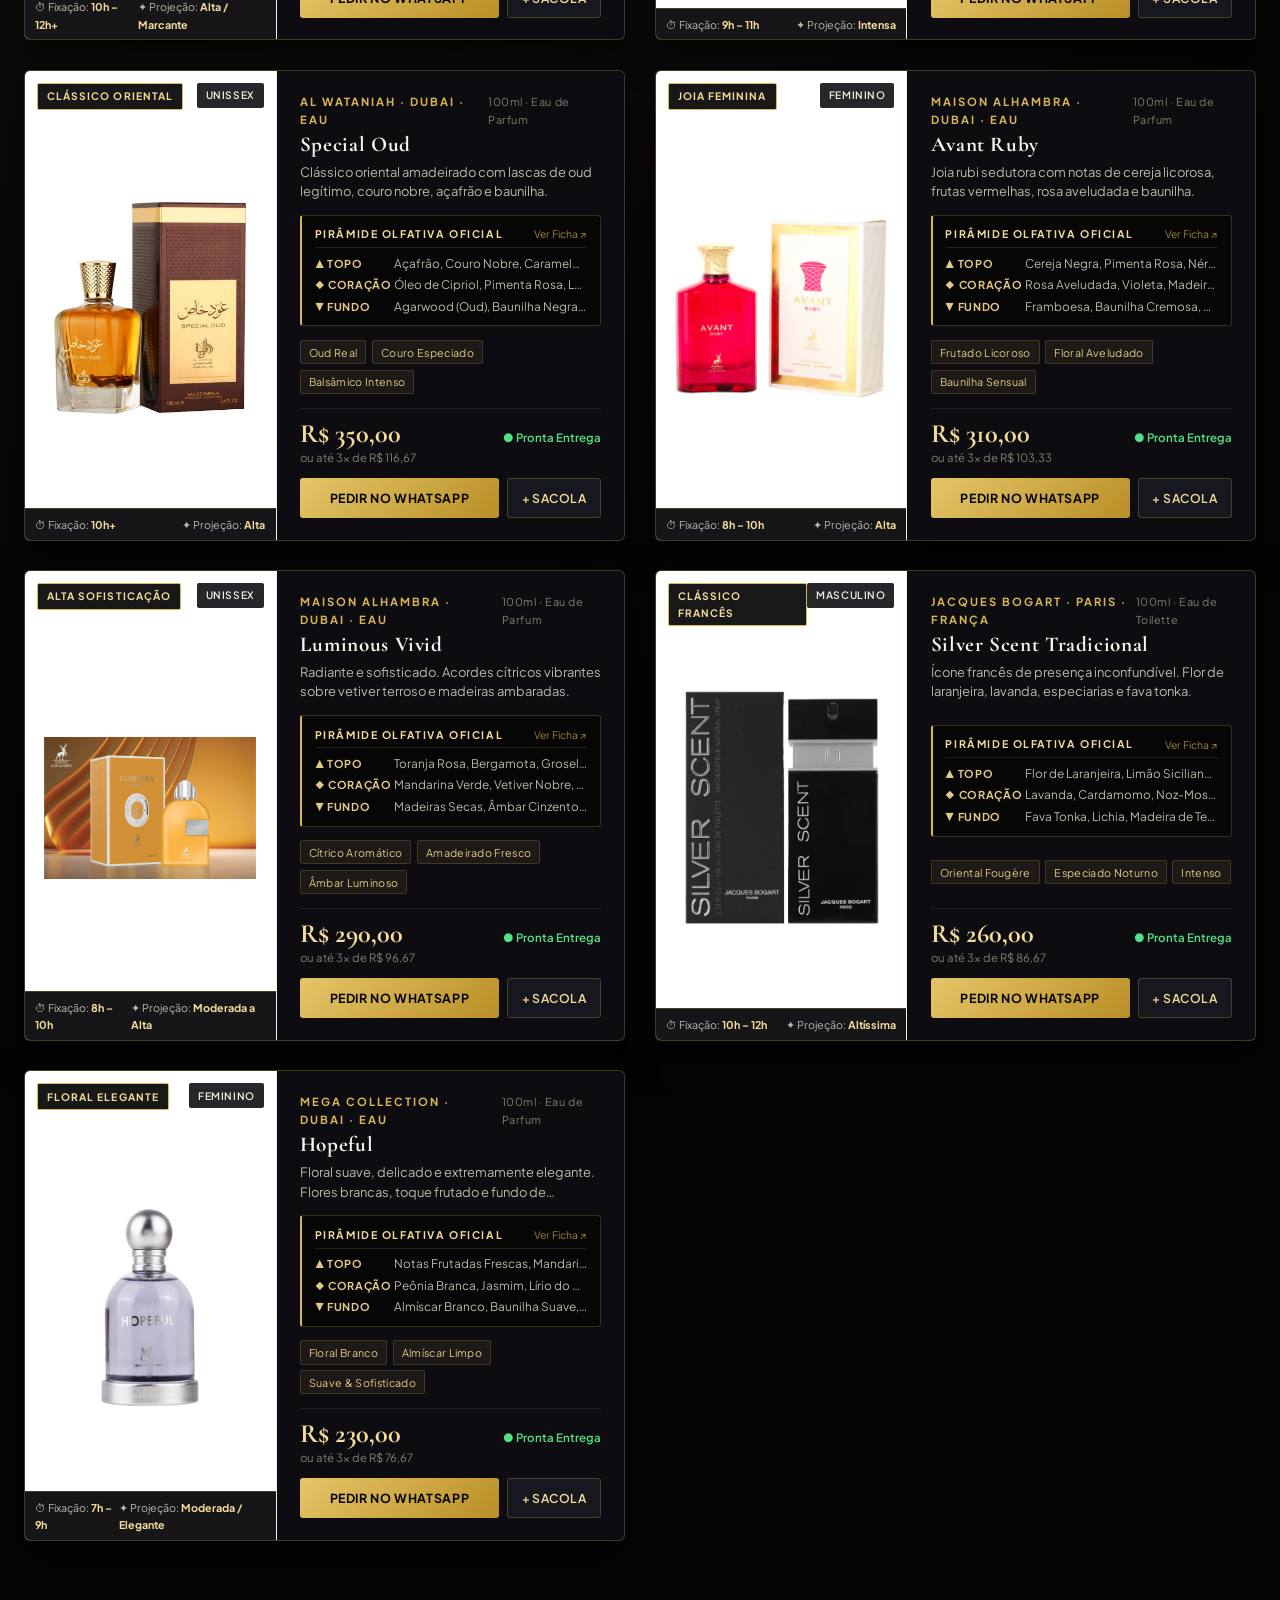
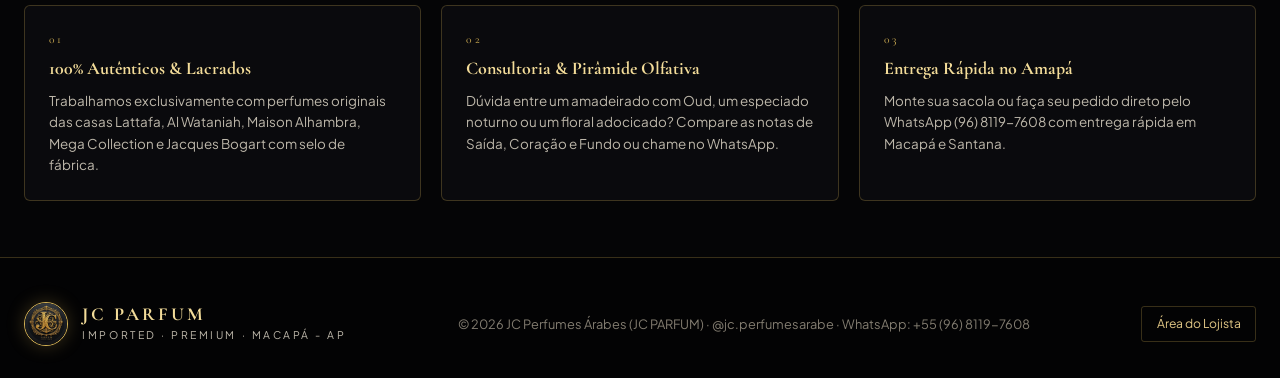
==== commit 200f2d8a: "Add files via upload" ====
--- a/index.html
+++ b/index.html
@@ -4,10 +4,10 @@
   <meta charset="UTF-8" />
   <meta name="viewport" content="width=device-width, initial-scale=1.0" />
   <title>JC PARFUM | Alta Perfumaria Árabe &amp; Importados — Macapá/AP</title>
-  <meta name="description" content="JC PARFUM (JC Perfumes Árabes) em Macapá - AP. Boutique de alta perfumaria árabe e importados franceses 100% originais: Lattafa, Al Wataniah, Maison Alhambra, Jacques Bogart e Mega Collection." />
+  <meta name="description" content="JC PARFUM (JC Perfumes Árabes) em Macapá - AP. Alta perfumaria árabe e importados franceses 100% originais: Lattafa, Al Wataniah, Maison Alhambra, Jacques Bogart e Mega Collection." />
   <link rel="preconnect" href="https://fonts.googleapis.com" />
   <link rel="preconnect" href="https://fonts.gstatic.com" crossorigin />
-  <link href="https://fonts.googleapis.com/css2?family=Cinzel:wght@500;600;700&family=Cormorant+Garamond:ital,wght@0,500;0,600;0,700;1,600&family=Plus+Jakarta+Sans:wght@400;500;600;700&display=swap" rel="stylesheet" />
+  <link href="https://fonts.googleapis.com/css2?family=Cormorant+Garamond:ital,wght@0,500;0,600;0,700;1,600&family=Plus+Jakarta+Sans:wght@400;500;600;700&display=swap" rel="stylesheet" />
   <link rel="stylesheet" href="assets/css/style.css" />
   <link rel="icon" type="image/jpeg" href="assets/img/logo.jpg" />
 </head>
@@ -15,14 +15,14 @@
 
   <!-- Barra Superior Editorial -->
   <div class="top-bar">
-    <span>✦ Perfumes 100% Originais Lacrados</span>
+    <span>Perfumes 100% Originais Lacrados</span>
     <span class="sep">·</span>
-    <span>📍 Pronta Entrega em Macapá &amp; Santana - AP</span>
+    <span>Pronta Entrega em Macapá &amp; Santana - AP</span>
     <span class="sep">·</span>
-    <span>📲 Consultoria VIP: (96) 8119-7608</span>
+    <span>Atendimento WhatsApp: (96) 8119-7608</span>
   </div>
 
-  <!-- Cabeçalho Principal -->
+  <!-- Cabeçalho Boutique Limpo (Sem Painel Admin no Topo) -->
   <header class="site-header">
     <div class="header-inner">
       <a href="#topo" class="brand-identity" id="header-brand-link">
@@ -36,16 +36,40 @@
       </a>
 
       <nav class="header-nav" aria-label="Navegação principal">
-        <a href="#catalogo">Coleção Real</a>
-        <a href="#diferenciais">Autenticidade</a>
-        <a href="admin.html" class="nav-admin-pill">🔒 Painel do Lojista</a>
+        <a href="#catalogo" onclick="filterFromHeader('Todos')">Vitrine</a>
+        <a href="#catalogo" onclick="filterFromHeader('Masculino')">Masculinos</a>
+        <a href="#catalogo" onclick="filterFromHeader('Feminino')">Femininos</a>
+        <a href="#catalogo" onclick="filterFromHeader('Unissex')">Unissex</a>
+        <a href="#diferenciais">Garantias</a>
       </nav>
 
       <div class="header-actions">
+        <a
+          href="https://www.instagram.com/jc.perfumesarabe"
+          target="_blank"
+          rel="noopener noreferrer"
+          class="btn-ig-top"
+          aria-label="Instagram @jc.perfumesarabe"
+          title="Seguir @jc.perfumesarabe no Instagram"
+        >
+          <svg width="17" height="17" viewBox="0 0 24 24" fill="none" stroke="currentColor" stroke-width="2" stroke-linecap="round" stroke-linejoin="round" aria-hidden="true">
+            <rect x="2" y="2" width="20" height="20" rx="5" ry="5"></rect>
+            <path d="M16 11.37A4 4 0 1 1 12.63 8 4 4 0 0 1 16 11.37z"></path>
+            <line x1="17.5" y1="6.5" x2="17.51" y2="6.5"></line>
+          </svg>
+          <span>Instagram</span>
+        </a>
+
         <button type="button" class="btn-bag" id="open-bag-btn" onclick="toggleBagDrawer()">
-          <span>Sacola VIP</span>
+          <svg width="17" height="17" viewBox="0 0 24 24" fill="none" stroke="currentColor" stroke-width="2" stroke-linecap="round" stroke-linejoin="round" aria-hidden="true">
+            <path d="M6 2L3 6v14a2 2 0 0 0 2 2h14a2 2 0 0 0 2-2V6l-3-4z"></path>
+            <line x1="3" y1="6" x2="21" y2="6"></line>
+            <path d="M16 10a4 4 0 0 1-8 0"></path>
+          </svg>
+          <span>Sacola</span>
           <span class="bag-count" id="bag-count">0</span>
         </button>
+
         <a
           href="https://wa.me/559681197608?text=Ol%C3%A1!%20Vim%20pelo%20cat%C3%A1logo%20online%20da%20JC%20PARFUM%20e%20gostaria%20de%20atendimento."
           target="_blank"
@@ -53,13 +77,16 @@
           class="btn-whatsapp-top"
           id="header-whatsapp-btn"
         >
-          <span>Atendimento WhatsApp</span>
+          <svg width="16" height="16" viewBox="0 0 24 24" fill="none" stroke="currentColor" stroke-width="2" stroke-linecap="round" stroke-linejoin="round" aria-hidden="true">
+            <path d="M21 11.5a8.38 8.38 0 0 1-.9 3.8 8.5 8.5 0 0 1-7.6 4.7 8.38 8.38 0 0 1-3.8-.9L3 21l1.9-5.7a8.38 8.38 0 0 1-.9-3.8 8.5 8.5 0 0 1 4.7-7.6 8.38 8.38 0 0 1 3.8-.9h.5a8.48 8.48 0 0 1 8 8v.5z"></path>
+          </svg>
+          <span>WhatsApp</span>
         </a>
       </div>
     </div>
   </header>
 
-  <!-- Hero Section — Maison Editorial Centralizado com Brasão Oficial -->
+  <!-- Hero Section — Maison Editorial Centralizado -->
   <main id="topo">
     <section class="hero-editorial">
       <div class="hero-crest-showcase">
@@ -68,7 +95,7 @@
         </div>
         <div class="crest-divider">
           <span></span>
-          <small>MAISON DE HAUTE PARFUMERIE · MACAPÁ - AP</small>
+          <small>ALTA PERFUMARIA · MACAPÁ - AP</small>
           <span></span>
         </div>
       </div>
@@ -78,12 +105,12 @@
           A Opulência da <em>Alta Perfumaria Árabe</em> &amp; Clássicos Importados
         </h1>
         <p class="hero-lead">
-          Fragrâncias de presença imperial importadas de Dubai e Paris. Fixação extraordinária, frascos esculturais lacrados de fábrica e pirâmide olfativa detalhada para você escolher sua assinatura com segurança.
+          Fragrâncias originais importadas de Dubai e Paris com fixação extraordinária, frascos lacrados de fábrica e pirâmide olfativa completa direto na vitrine.
         </p>
 
         <div class="hero-cta-group">
           <a href="#catalogo" class="btn-gold" id="hero-explore-btn">
-            Explorar Vitrine Editorial
+            Explorar Catálogo
           </a>
           <a
             href="https://wa.me/559681197608?text=Ol%C3%A1!%20Gostaria%20de%20uma%20consultoria%20olfativa%20para%20escolher%20um%20perfume%20na%20JC%20PARFUM."
@@ -92,7 +119,7 @@
             class="btn-outline-gold"
             id="hero-consultant-btn"
           >
-            Consultoria Olfativa no WhatsApp
+            Consultoria no WhatsApp
           </a>
         </div>
 
@@ -103,11 +130,11 @@
           </div>
           <div class="hero-badge-item">
             <strong>Pirâmide Olfativa</strong>
-            <span>Notas de Topo, Coração e Fundo na Vitrine</span>
+            <span>Notas de Saída, Coração e Fundo</span>
           </div>
           <div class="hero-badge-item">
             <strong>Macapá &amp; Santana</strong>
-            <span>Entrega Rápida &amp; Atendimento VIP</span>
+            <span>Pronta Entrega &amp; Atendimento VIP</span>
           </div>
         </div>
       </div>
@@ -116,10 +143,10 @@
     <!-- Catálogo Editorial Panorâmico -->
     <section class="catalog-section" id="catalogo">
       <div class="section-header">
-        <span class="section-eyebrow">COLEÇÃO OFICIAL · IMPORTED · PREMIUM</span>
-        <h2 class="section-title">Vitrine Maison Editorial</h2>
+        <span class="section-eyebrow">COLEÇÃO OFICIAL</span>
+        <h2 class="section-title">Vitrine de Fragrâncias</h2>
         <p class="section-subtitle">
-          Compare as notas de saída, coração e fundo diretamente em cada card ou clique para ampliar a ficha completa
+          Compare as notas olfativas diretamente em cada perfume ou clique para abrir a ficha completa
         </p>
       </div>
 
@@ -133,7 +160,7 @@
           <input
             type="search"
             id="search-input"
-            placeholder="Buscar por nome (Musamam, Bareeq, Silver Scent...), marca ou nota (Oud, Baunilha, Açafrão)..."
+            placeholder="Buscar por nome, marca (Lattafa, Al Wataniah...) ou nota (Oud, Baunilha)..."
             aria-label="Buscar perfumes"
           />
         </div>
@@ -147,7 +174,7 @@
         </div>
 
         <select id="sort-select" class="sort-select" aria-label="Ordenar catálogo">
-          <option value="featured">Destaques da Maison</option>
+          <option value="featured">Destaques</option>
           <option value="price-asc">Menor Valor</option>
           <option value="price-desc">Maior Valor</option>
           <option value="name-asc">Ordem Alfabética (A-Z)</option>
@@ -156,10 +183,10 @@
 
       <div class="catalog-status-bar">
         <span id="catalog-count">Carregando coleção...</span>
-        <span>✦ Pirâmide Olfativa (Topo · Coração · Fundo) integrada em cada fragrância</span>
-      </div>
-
-      <!-- Grid Editorial de Cards Horizontais Panorâmicos -->
+        <span>Clique no perfume para ver mais detalhes</span>
+      </div>
+
+      <!-- Grid Editorial de Cards Horizontais -->
       <div class="products-grid-editorial" id="products-grid"></div>
     </section>
 
@@ -168,17 +195,17 @@
       <div class="feature-box">
         <span class="feature-num">01</span>
         <h3>100% Autênticos &amp; Lacrados</h3>
-        <p>Trabalhamos exclusivamente com perfumes originais das casas Lattafa, Al Wataniah, Maison Alhambra, Mega Collection e Jacques Bogart com selo holográfico.</p>
+        <p>Trabalhamos exclusivamente com perfumes originais das casas Lattafa, Al Wataniah, Maison Alhambra, Mega Collection e Jacques Bogart com selo de fábrica.</p>
       </div>
       <div class="feature-box">
         <span class="feature-num">02</span>
         <h3>Consultoria &amp; Pirâmide Olfativa</h3>
-        <p>Dúvida entre um amadeirado com Oud, um especiado noturno ou um floral adocicado? Compare as notas de Topo, Coração e Fundo ou chame no WhatsApp para descobrir o perfume ideal.</p>
+        <p>Dúvida entre um amadeirado com Oud, um especiado noturno ou um floral adocicado? Compare as notas de Saída, Coração e Fundo ou chame no WhatsApp.</p>
       </div>
       <div class="feature-box">
         <span class="feature-num">03</span>
-        <h3>Entrega VIP no Amapá</h3>
-        <p>Monte sua sacola ou peça em 1 clique pelo WhatsApp +55 (96) 8119-7608 com entrega rápida em Macapá e Santana.</p>
+        <h3>Entrega Rápida no Amapá</h3>
+        <p>Monte sua sacola ou faça seu pedido direto pelo WhatsApp (96) 8119-7608 com entrega rápida em Macapá e Santana.</p>
       </div>
     </section>
   </main>
@@ -186,7 +213,12 @@
   <!-- Modal de Ficha Técnica Ampliada -->
   <div class="modal-backdrop" id="product-modal" role="dialog" aria-modal="true" aria-labelledby="modal-title">
     <div class="modal-dialog">
-      <button type="button" class="modal-close" id="modal-close-btn" onclick="closeProductModal()" aria-label="Fechar janela">✕</button>
+      <button type="button" class="modal-close" id="modal-close-btn" onclick="closeProductModal()" aria-label="Fechar janela">
+        <svg width="18" height="18" viewBox="0 0 24 24" fill="none" stroke="currentColor" stroke-width="2" stroke-linecap="round" stroke-linejoin="round">
+          <line x1="18" y1="6" x2="6" y2="18"></line>
+          <line x1="6" y1="6" x2="18" y2="18"></line>
+        </svg>
+      </button>
       <div id="modal-body-container" style="display: contents;"></div>
     </div>
   </div>
@@ -194,7 +226,7 @@
   <!-- Sacola Lateral (Pedido WhatsApp) -->
   <aside class="bag-drawer" id="bag-drawer" aria-label="Sacola de Pedidos">
     <div class="bag-header">
-      <h3>Sua Sacola VIP</h3>
+      <h3>Sua Sacola</h3>
       <button type="button" onclick="toggleBagDrawer(false)" class="bag-close-btn" aria-label="Fechar sacola">✕</button>
     </div>
 
@@ -202,11 +234,7 @@
 
     <div class="bag-footer">
       <div class="bag-client-fields">
-        <input
-          type="text"
-          id="bag-client-name"
-          placeholder="Seu nome (opcional)"
-        />
+        <input type="text" id="bag-client-name" placeholder="Seu nome (opcional)" />
         <select id="bag-client-region">
           <option value="Macapá">Macapá - AP</option>
           <option value="Santana">Santana - AP</option>
@@ -220,7 +248,7 @@
       </div>
 
       <button type="button" class="btn-gold" id="checkout-whatsapp-btn" onclick="checkoutBagWhatsApp()" style="width: 100%;">
-        Finalizar Pedido no WhatsApp
+        Finalizar no WhatsApp
       </button>
     </div>
   </aside>
@@ -232,29 +260,35 @@
     rel="noopener noreferrer"
     class="floating-wa"
     id="floating-whatsapp-btn"
+    aria-label="Falar no WhatsApp"
   >
-    <span>📲 WhatsApp (96) 8119-7608</span>
+    <svg width="18" height="18" viewBox="0 0 24 24" fill="none" stroke="currentColor" stroke-width="2.2" stroke-linecap="round" stroke-linejoin="round" aria-hidden="true">
+      <path d="M21 11.5a8.38 8.38 0 0 1-.9 3.8 8.5 8.5 0 0 1-7.6 4.7 8.38 8.38 0 0 1-3.8-.9L3 21l1.9-5.7a8.38 8.38 0 0 1-.9-3.8 8.5 8.5 0 0 1 4.7-7.6 8.38 8.38 0 0 1 3.8-.9h.5a8.48 8.48 0 0 1 8 8v.5z"></path>
+    </svg>
+    <span>WhatsApp (96) 8119-7608</span>
   </a>
 
-  <!-- Rodapé -->
+  <!-- Rodapé com Acesso Discreto ao Lojista -->
   <footer class="site-footer">
     <div class="footer-inner">
       <div class="brand-identity">
-        <div class="brand-logo-wrap" style="width: 48px; height: 48px;">
+        <div class="brand-logo-wrap" style="width: 44px; height: 44px;">
           <img src="assets/img/logo.jpg" alt="JC PARFUM" />
         </div>
         <div class="brand-titles">
-          <span class="brand-name" style="font-size: 1.2rem;">JC PARFUM</span>
+          <span class="brand-name" style="font-size: 1.15rem;">JC PARFUM</span>
           <span class="brand-sub">Imported · Premium · Macapá - AP</span>
         </div>
       </div>
 
       <div class="footer-meta">
-        © 2026 JC Perfumes Árabes (JC PARFUM) · Todos os direitos reservados · WhatsApp: +55 (96) 8119-7608
+        © 2026 JC Perfumes Árabes (JC PARFUM) ·
+        <a href="https://www.instagram.com/jc.perfumesarabe" target="_blank" rel="noopener noreferrer" class="footer-ig-link">@jc.perfumesarabe</a> ·
+        WhatsApp: +55 (96) 8119-7608
       </div>
 
       <a href="admin.html" class="footer-admin-link" id="footer-admin-btn">
-        🔒 Painel do Lojista
+        Área do Lojista
       </a>
     </div>
   </footer>
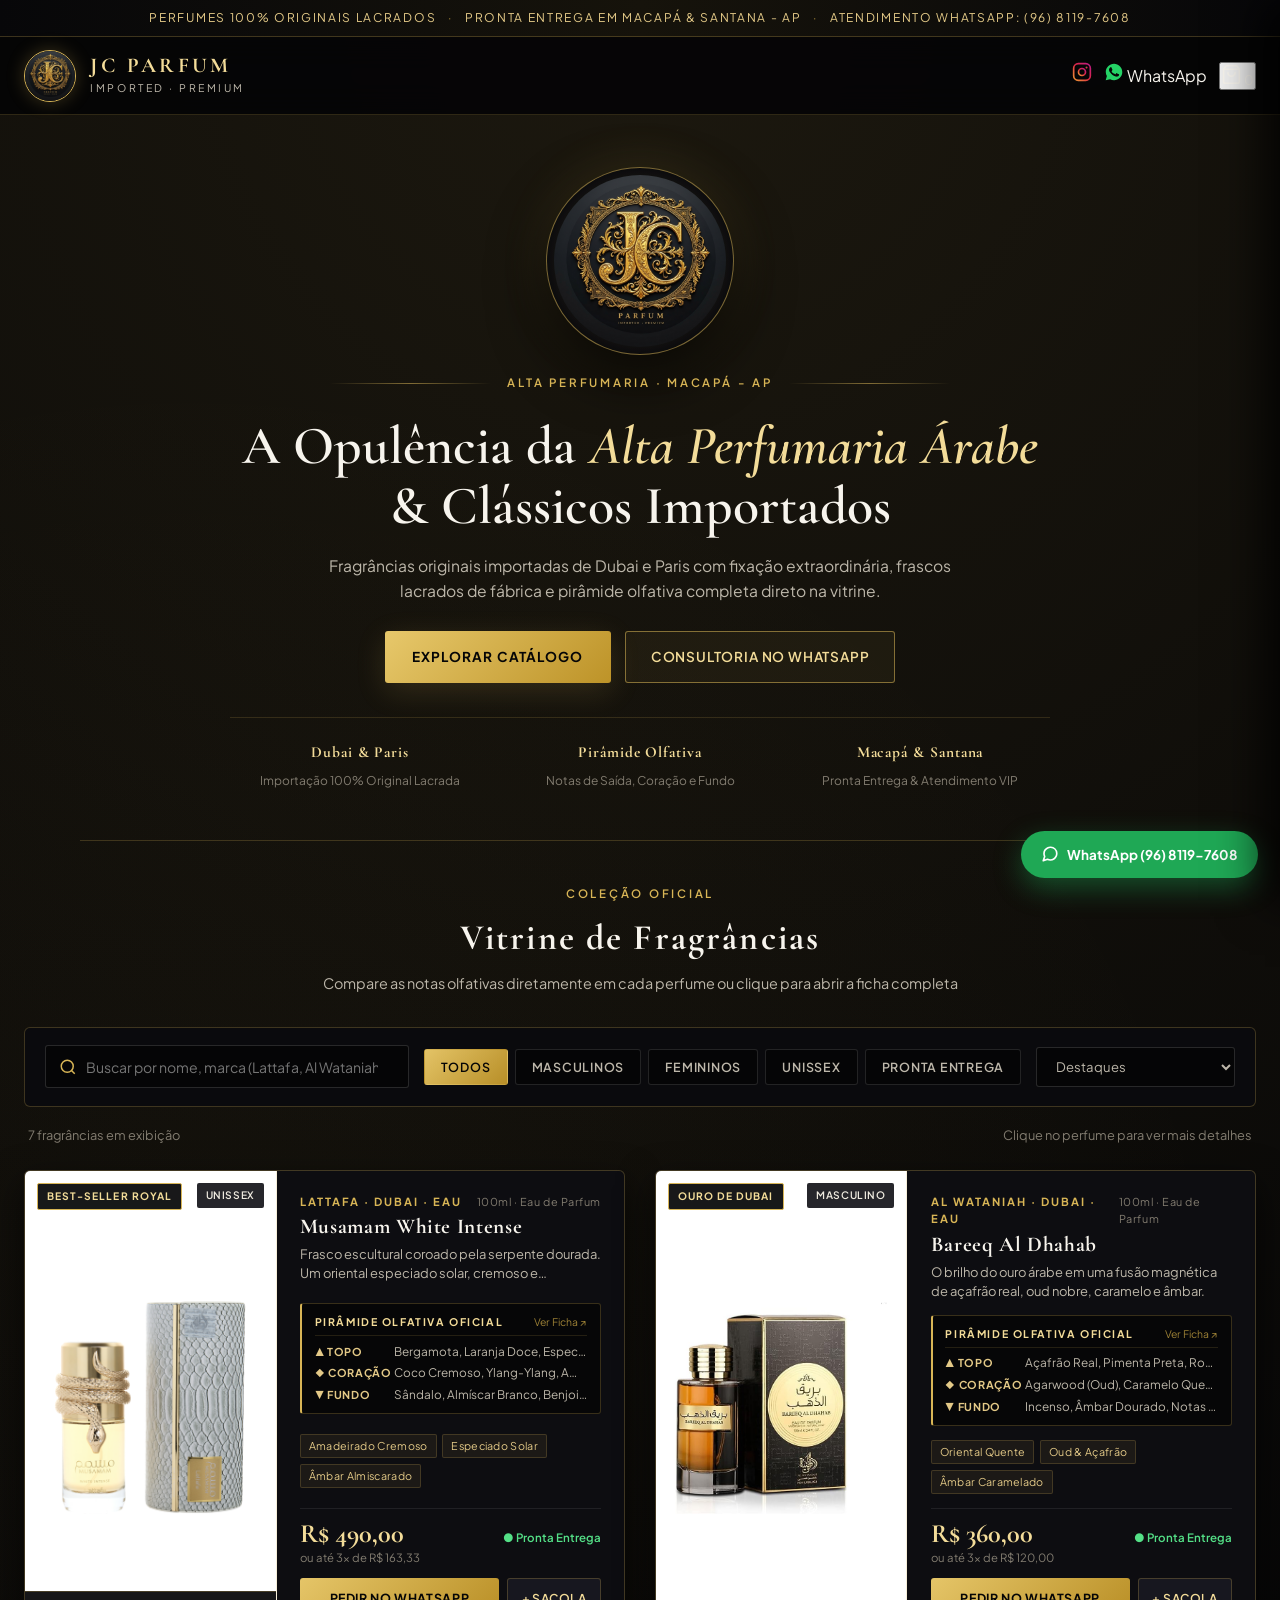
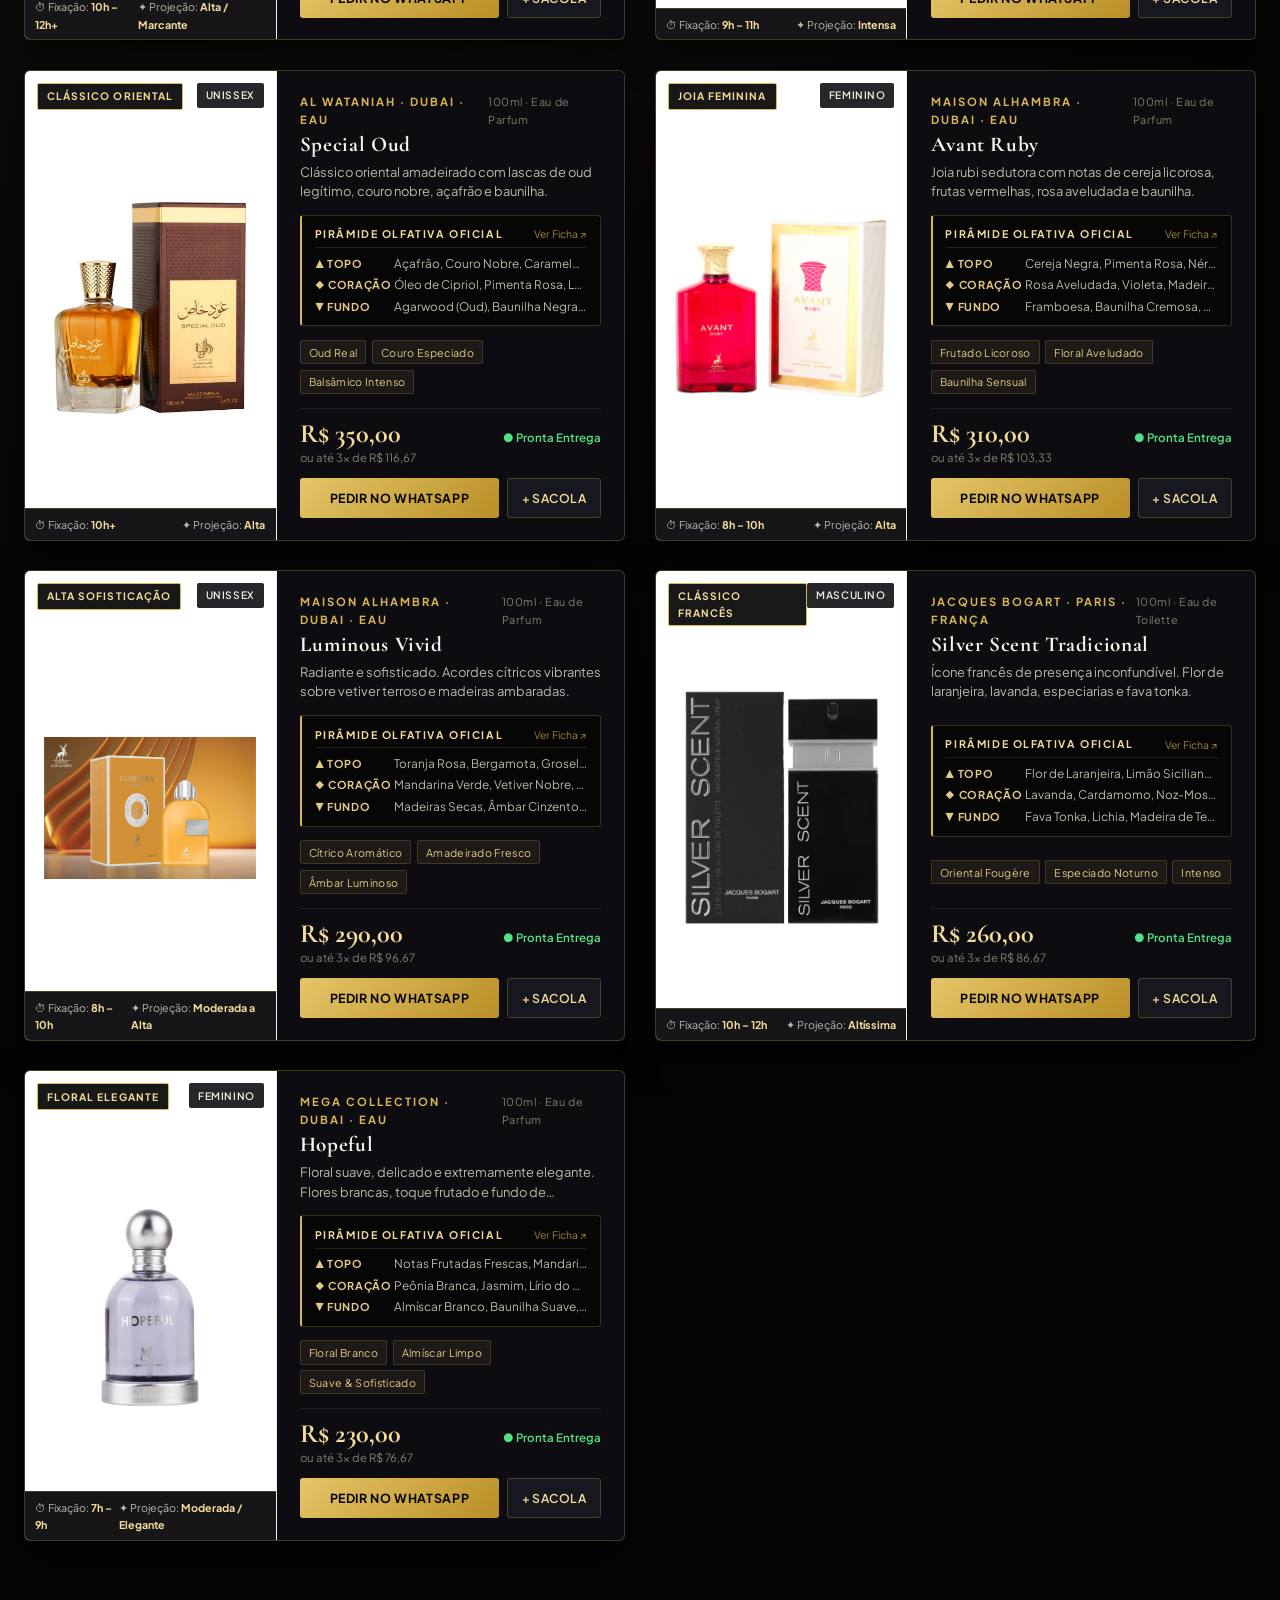
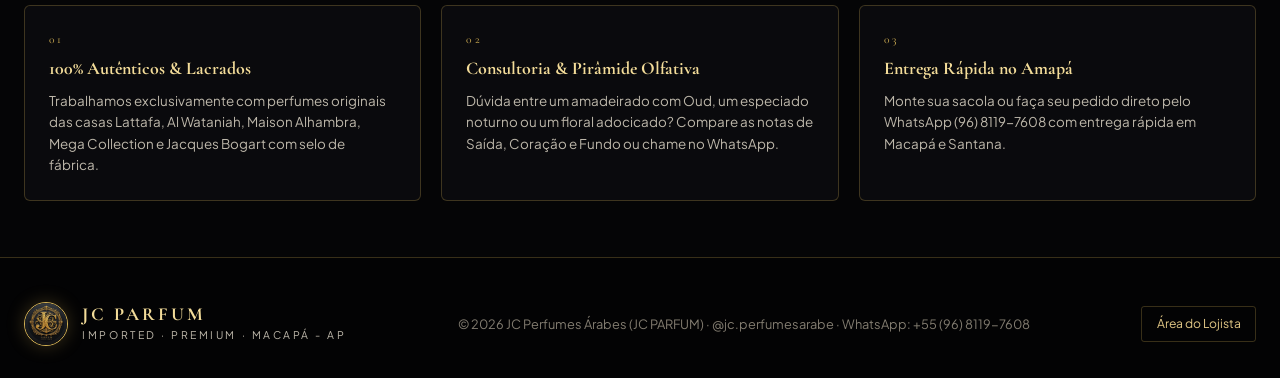
==== commit 5d0ff474: "Add files via upload" ====
--- a/index.html
+++ b/index.html
@@ -35,53 +35,54 @@
         </div>
       </a>
 
-      <nav class="header-nav" aria-label="Navegação principal">
-        <a href="#catalogo" onclick="filterFromHeader('Todos')">Vitrine</a>
-        <a href="#catalogo" onclick="filterFromHeader('Masculino')">Masculinos</a>
-        <a href="#catalogo" onclick="filterFromHeader('Feminino')">Femininos</a>
-        <a href="#catalogo" onclick="filterFromHeader('Unissex')">Unissex</a>
-        <a href="#diferenciais">Garantias</a>
-      </nav>
-
       <div class="header-actions">
         <a
           href="https://www.instagram.com/jc.perfumesarabe"
           target="_blank"
           rel="noopener noreferrer"
-          class="btn-ig-top"
+          class="header-icon-btn header-ig-btn"
           aria-label="Instagram @jc.perfumesarabe"
-          title="Seguir @jc.perfumesarabe no Instagram"
+          title="Instagram @jc.perfumesarabe"
         >
-          <svg width="17" height="17" viewBox="0 0 24 24" fill="none" stroke="currentColor" stroke-width="2" stroke-linecap="round" stroke-linejoin="round" aria-hidden="true">
-            <rect x="2" y="2" width="20" height="20" rx="5" ry="5"></rect>
-            <path d="M16 11.37A4 4 0 1 1 12.63 8 4 4 0 0 1 16 11.37z"></path>
-            <line x1="17.5" y1="6.5" x2="17.51" y2="6.5"></line>
+          <svg width="20" height="20" viewBox="0 0 24 24" fill="none" aria-hidden="true">
+            <defs>
+              <linearGradient id="ig-grad" x1="0%" y1="100%" x2="100%" y2="0%">
+                <stop offset="0%" stop-color="#f09433"/>
+                <stop offset="25%" stop-color="#e6683c"/>
+                <stop offset="50%" stop-color="#dc2743"/>
+                <stop offset="75%" stop-color="#cc2366"/>
+                <stop offset="100%" stop-color="#bc1888"/>
+              </linearGradient>
+            </defs>
+            <rect x="2" y="2" width="20" height="20" rx="5.5" stroke="url(#ig-grad)" stroke-width="2"/>
+            <circle cx="12" cy="12" r="4.2" stroke="url(#ig-grad)" stroke-width="2"/>
+            <circle cx="17.5" cy="6.5" r="1.2" fill="url(#ig-grad)"/>
           </svg>
-          <span>Instagram</span>
         </a>
 
-        <button type="button" class="btn-bag" id="open-bag-btn" onclick="toggleBagDrawer()">
-          <svg width="17" height="17" viewBox="0 0 24 24" fill="none" stroke="currentColor" stroke-width="2" stroke-linecap="round" stroke-linejoin="round" aria-hidden="true">
+        <a
+          href="https://wa.me/559681197608?text=Ol%C3%A1!%20Vim%20pelo%20cat%C3%A1logo%20online%20da%20JC%20PARFUM%20e%20gostaria%20de%20atendimento."
+          target="_blank"
+          rel="noopener noreferrer"
+          class="header-icon-btn header-wa-btn"
+          id="header-whatsapp-btn"
+          aria-label="Atendimento no WhatsApp"
+          title="Falar no WhatsApp"
+        >
+          <svg width="20" height="20" viewBox="0 0 24 24" fill="#25D366" aria-hidden="true">
+            <path d="M12.04 2C6.58 2 2.13 6.45 2.13 11.91c0 1.75.46 3.45 1.32 4.95L2.05 22l5.25-1.38c1.45.79 3.08 1.21 4.74 1.21 5.46 0 9.91-4.45 9.91-9.91C21.95 6.45 17.5 2 12.04 2zm5.8 14.1c-.25.7-1.44 1.34-1.99 1.42-.51.08-1.15.11-1.85-.11-.43-.14-.98-.32-1.69-.63-2.97-1.28-4.91-4.27-5.06-4.47-.15-.2-1.21-1.61-1.21-3.07 0-1.46.77-2.18 1.04-2.48.27-.3.59-.37.79-.37.2 0 .4 0 .57.01.18.01.43-.07.67.51.25.59.84 2.05.91 2.2.07.15.12.32.02.52-.1.2-.15.32-.3.5-.15.17-.31.39-.45.52-.15.15-.3.31-.13.61.17.3.77 1.27 1.65 2.06 1.14 1.01 2.09 1.33 2.39 1.48.3.15.47.12.65-.08.17-.2.74-.86.94-1.16.2-.3.4-.25.67-.15.27.1 1.74.82 2.04.97.3.15.5.22.57.35.08.12.08.72-.17 1.42z"/>
+          </svg>
+          <span>WhatsApp</span>
+        </a>
+
+        <button type="button" class="header-bag-btn" id="open-bag-btn" onclick="toggleBagDrawer()" aria-label="Abrir sacola">
+          <svg width="21" height="21" viewBox="0 0 24 24" fill="none" stroke="currentColor" stroke-width="1.8" stroke-linecap="round" stroke-linejoin="round" aria-hidden="true">
             <path d="M6 2L3 6v14a2 2 0 0 0 2 2h14a2 2 0 0 0 2-2V6l-3-4z"></path>
             <line x1="3" y1="6" x2="21" y2="6"></line>
             <path d="M16 10a4 4 0 0 1-8 0"></path>
           </svg>
-          <span>Sacola</span>
-          <span class="bag-count" id="bag-count">0</span>
+          <span class="bag-badge" id="bag-count">0</span>
         </button>
-
-        <a
-          href="https://wa.me/559681197608?text=Ol%C3%A1!%20Vim%20pelo%20cat%C3%A1logo%20online%20da%20JC%20PARFUM%20e%20gostaria%20de%20atendimento."
-          target="_blank"
-          rel="noopener noreferrer"
-          class="btn-whatsapp-top"
-          id="header-whatsapp-btn"
-        >
-          <svg width="16" height="16" viewBox="0 0 24 24" fill="none" stroke="currentColor" stroke-width="2" stroke-linecap="round" stroke-linejoin="round" aria-hidden="true">
-            <path d="M21 11.5a8.38 8.38 0 0 1-.9 3.8 8.5 8.5 0 0 1-7.6 4.7 8.38 8.38 0 0 1-3.8-.9L3 21l1.9-5.7a8.38 8.38 0 0 1-.9-3.8 8.5 8.5 0 0 1 4.7-7.6 8.38 8.38 0 0 1 3.8-.9h.5a8.48 8.48 0 0 1 8 8v.5z"></path>
-          </svg>
-          <span>WhatsApp</span>
-        </a>
       </div>
     </div>
   </header>
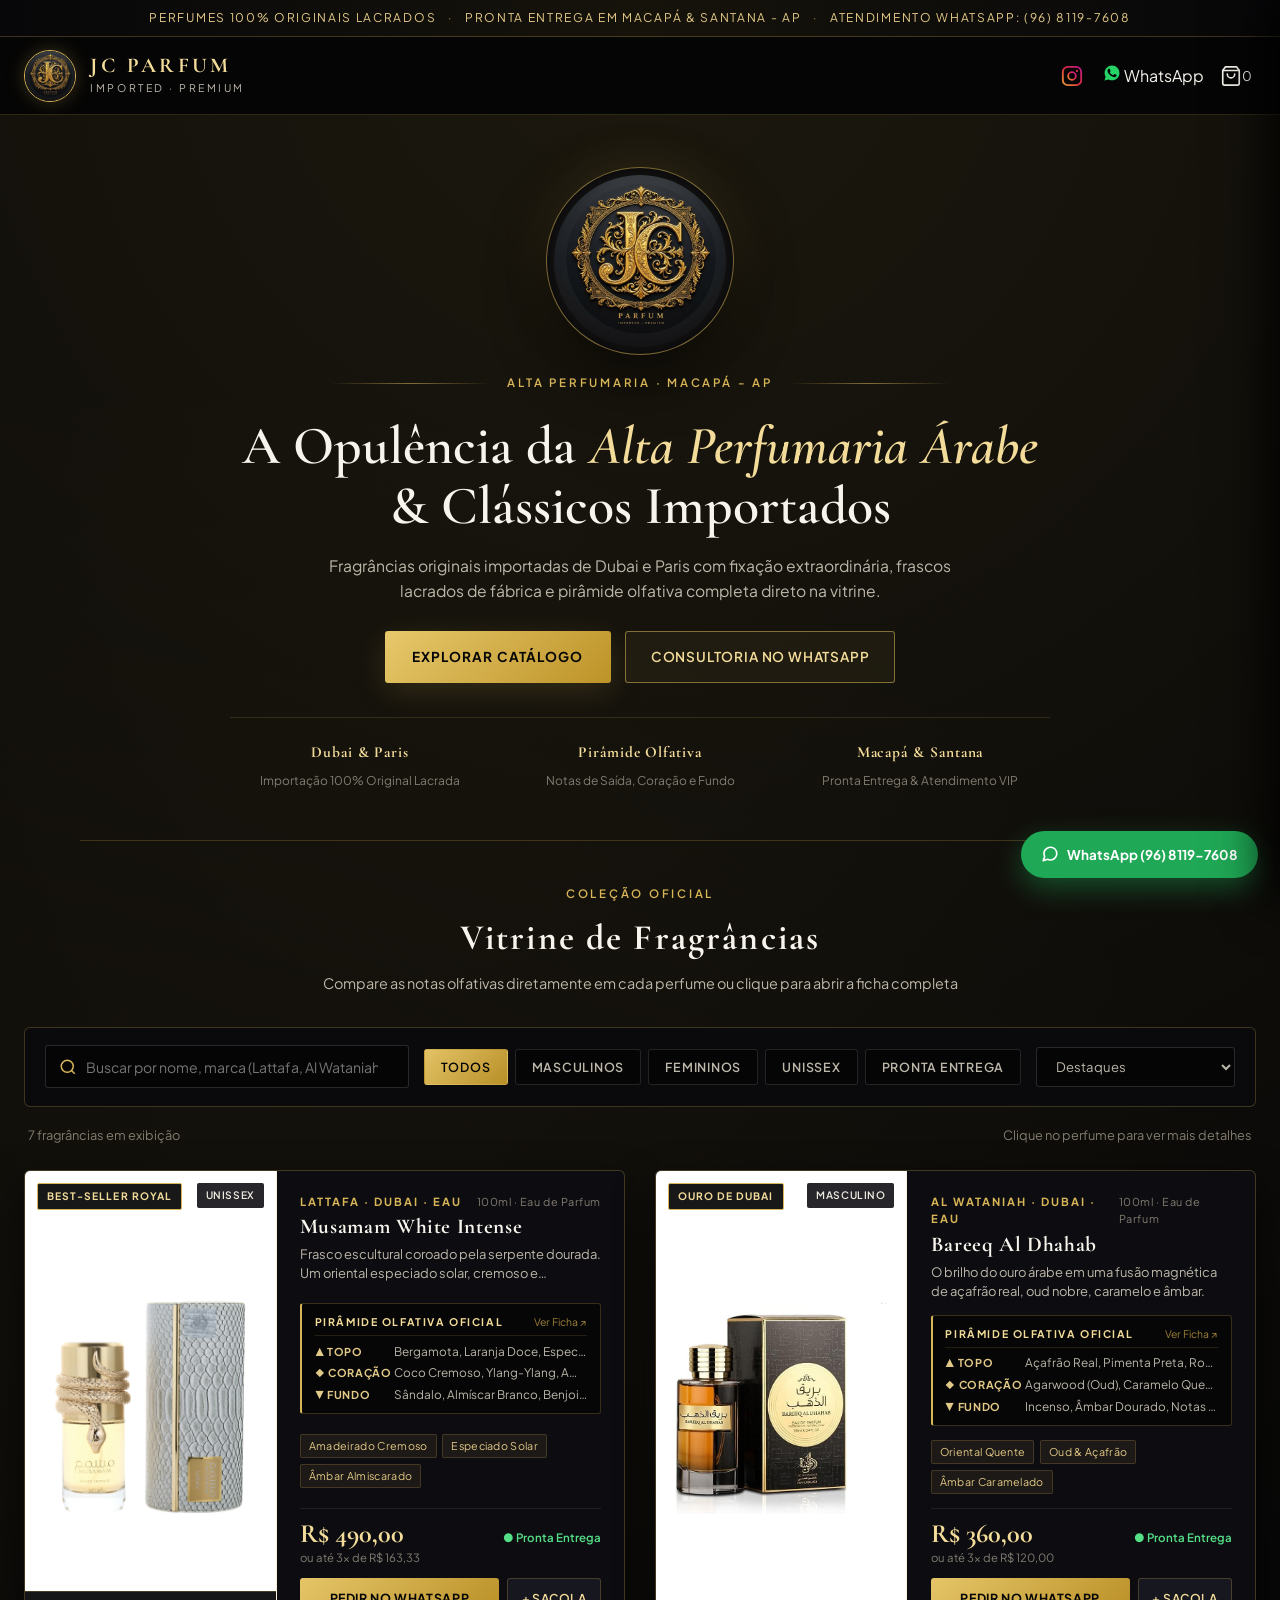
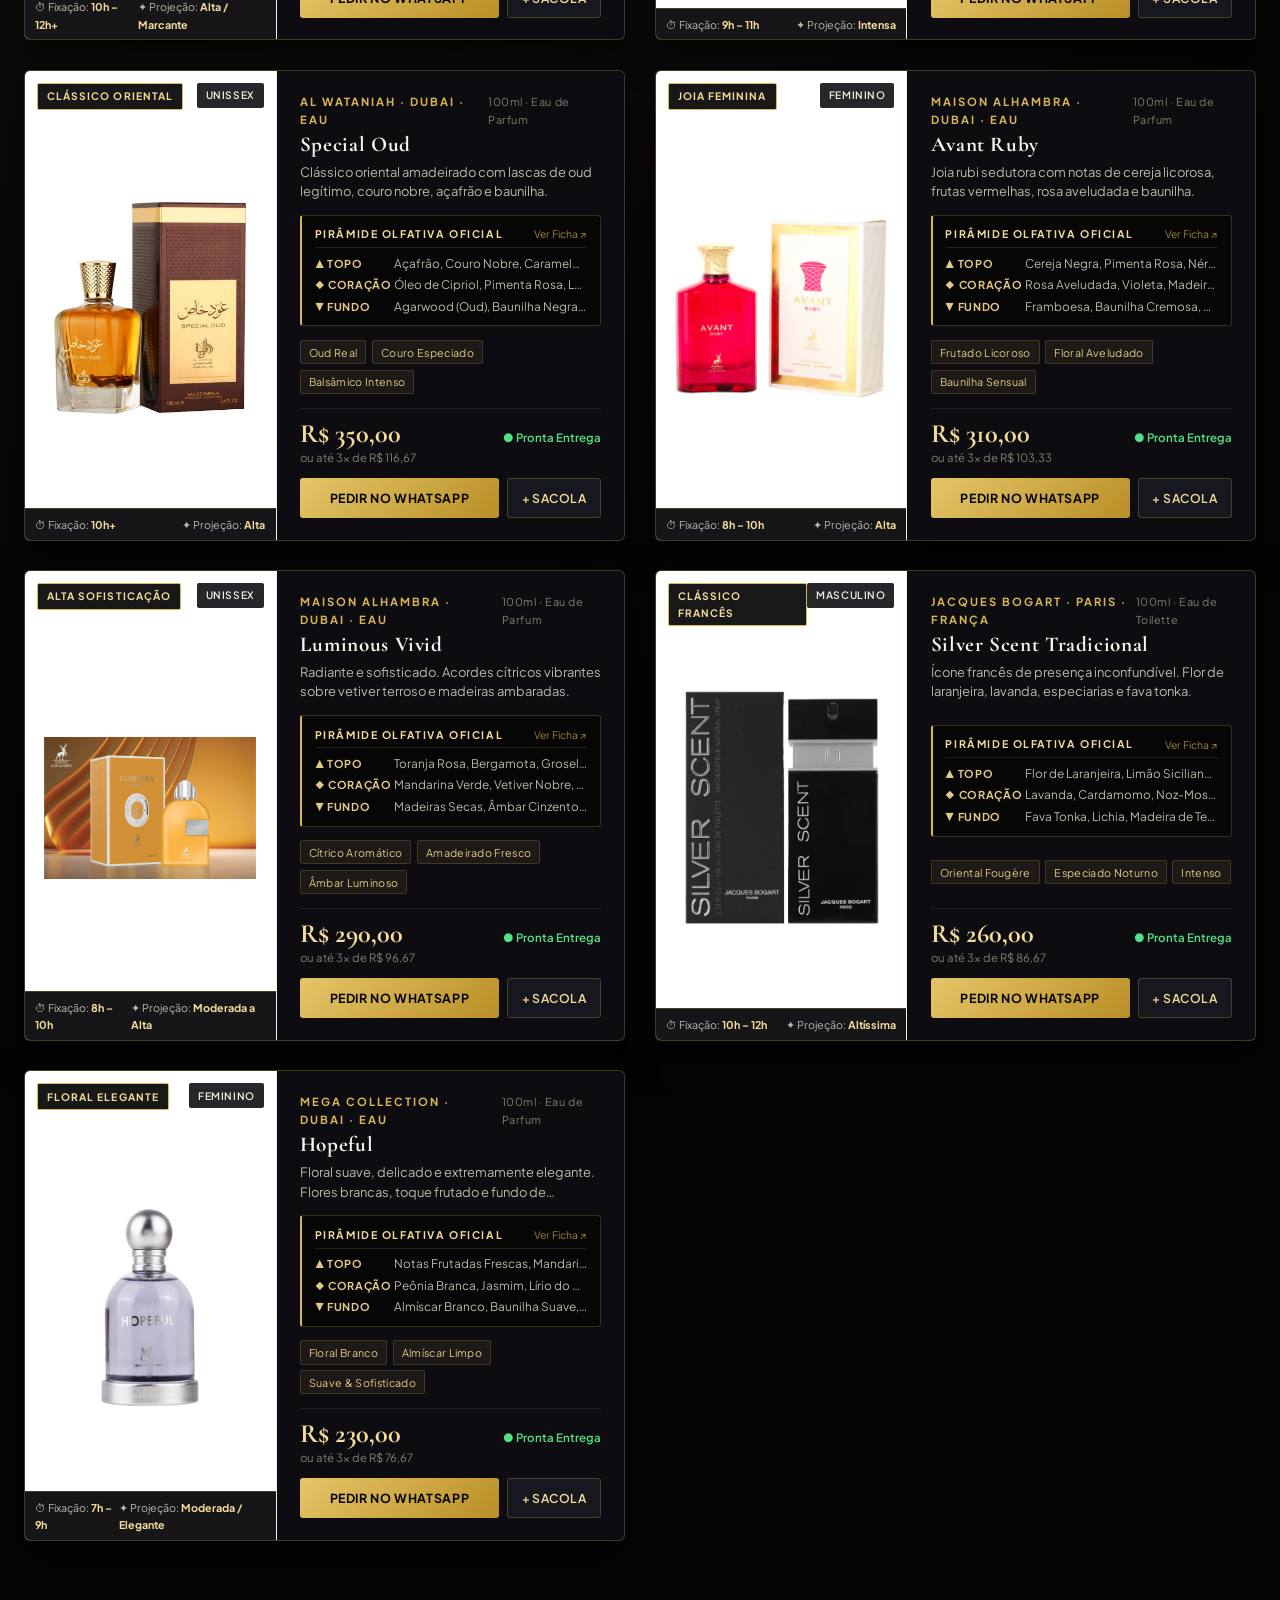
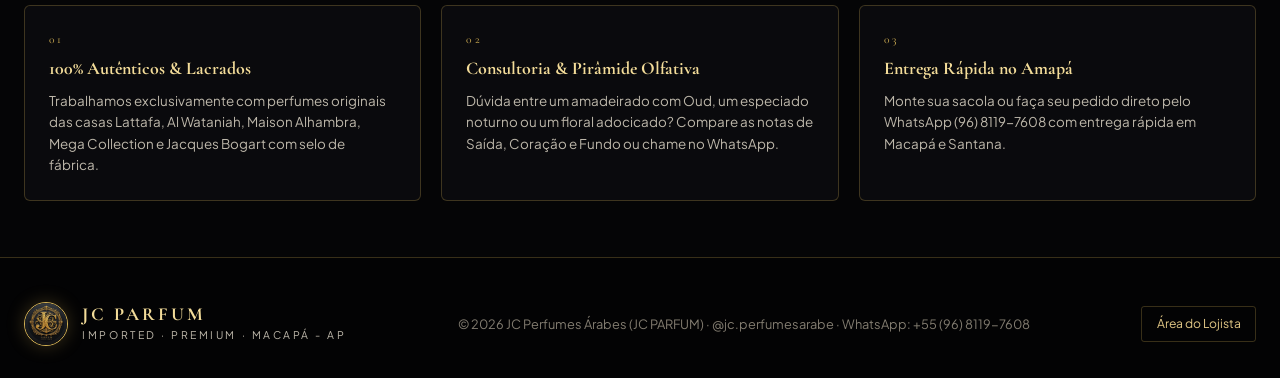
==== commit bd9f8270: "Add files via upload" ====
--- a/index.html
+++ b/index.html
@@ -40,11 +40,12 @@
           href="https://www.instagram.com/jc.perfumesarabe"
           target="_blank"
           rel="noopener noreferrer"
-          class="header-icon-btn header-ig-btn"
+          class="header-ig-clean"
+          style="display: inline-flex; align-items: center; justify-content: center; width: 38px; height: 38px; background: transparent; border: none;"
           aria-label="Instagram @jc.perfumesarabe"
           title="Instagram @jc.perfumesarabe"
         >
-          <svg width="20" height="20" viewBox="0 0 24 24" fill="none" aria-hidden="true">
+          <svg width="22" height="22" viewBox="0 0 24 24" fill="none" aria-hidden="true">
             <defs>
               <linearGradient id="ig-grad" x1="0%" y1="100%" x2="100%" y2="0%">
                 <stop offset="0%" stop-color="#f09433"/>
@@ -64,19 +65,27 @@
           href="https://wa.me/559681197608?text=Ol%C3%A1!%20Vim%20pelo%20cat%C3%A1logo%20online%20da%20JC%20PARFUM%20e%20gostaria%20de%20atendimento."
           target="_blank"
           rel="noopener noreferrer"
-          class="header-icon-btn header-wa-btn"
+          class="header-wa-pill"
           id="header-whatsapp-btn"
           aria-label="Atendimento no WhatsApp"
           title="Falar no WhatsApp"
         >
-          <svg width="20" height="20" viewBox="0 0 24 24" fill="#25D366" aria-hidden="true">
+          <svg width="18" height="18" viewBox="0 0 24 24" fill="#25D366" aria-hidden="true">
             <path d="M12.04 2C6.58 2 2.13 6.45 2.13 11.91c0 1.75.46 3.45 1.32 4.95L2.05 22l5.25-1.38c1.45.79 3.08 1.21 4.74 1.21 5.46 0 9.91-4.45 9.91-9.91C21.95 6.45 17.5 2 12.04 2zm5.8 14.1c-.25.7-1.44 1.34-1.99 1.42-.51.08-1.15.11-1.85-.11-.43-.14-.98-.32-1.69-.63-2.97-1.28-4.91-4.27-5.06-4.47-.15-.2-1.21-1.61-1.21-3.07 0-1.46.77-2.18 1.04-2.48.27-.3.59-.37.79-.37.2 0 .4 0 .57.01.18.01.43-.07.67.51.25.59.84 2.05.91 2.2.07.15.12.32.02.52-.1.2-.15.32-.3.5-.15.17-.31.39-.45.52-.15.15-.3.31-.13.61.17.3.77 1.27 1.65 2.06 1.14 1.01 2.09 1.33 2.39 1.48.3.15.47.12.65-.08.17-.2.74-.86.94-1.16.2-.3.4-.25.67-.15.27.1 1.74.82 2.04.97.3.15.5.22.57.35.08.12.08.72-.17 1.42z"/>
           </svg>
           <span>WhatsApp</span>
         </a>
 
-        <button type="button" class="header-bag-btn" id="open-bag-btn" onclick="toggleBagDrawer()" aria-label="Abrir sacola">
-          <svg width="21" height="21" viewBox="0 0 24 24" fill="none" stroke="currentColor" stroke-width="1.8" stroke-linecap="round" stroke-linejoin="round" aria-hidden="true">
+        <button
+          type="button"
+          class="header-bag-clean"
+          id="open-bag-btn"
+          onclick="toggleBagDrawer()"
+          style="position: relative; display: inline-flex; align-items: center; justify-content: center; width: 40px; height: 40px; background: transparent; border: none; color: #f7f4ed; cursor: pointer;"
+          aria-label="Abrir sacola"
+          title="Abrir Sacola"
+        >
+          <svg width="22" height="22" viewBox="0 0 24 24" fill="none" stroke="currentColor" stroke-width="1.8" stroke-linecap="round" stroke-linejoin="round" aria-hidden="true">
             <path d="M6 2L3 6v14a2 2 0 0 0 2 2h14a2 2 0 0 0 2-2V6l-3-4z"></path>
             <line x1="3" y1="6" x2="21" y2="6"></line>
             <path d="M16 10a4 4 0 0 1-8 0"></path>
@@ -294,7 +303,7 @@
     </div>
   </footer>
 
-  <script src="assets/js/products.js"></script>
-  <script src="assets/js/app.js"></script>
+  <script src="assets/js/products.js?v=3"></script>
+  <script src="assets/js/app.js?v=3"></script>
 </body>
 </html>
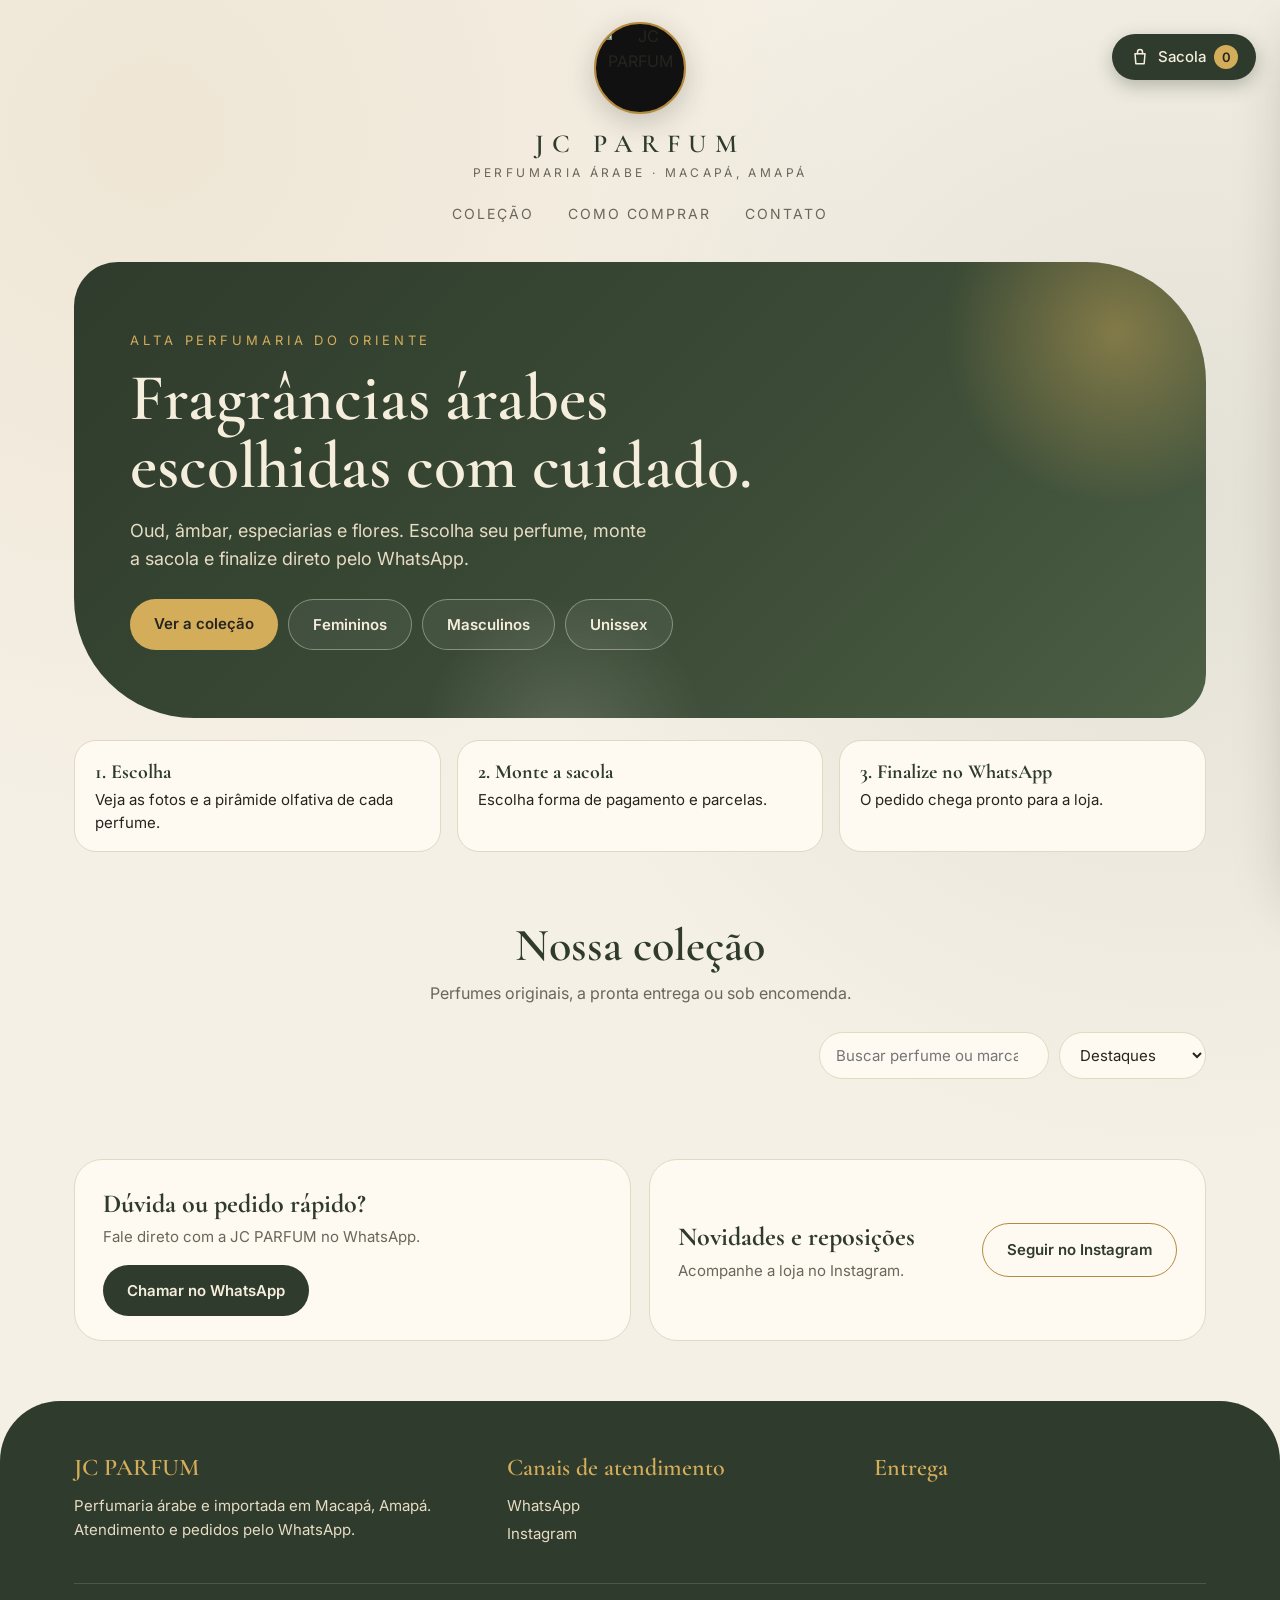
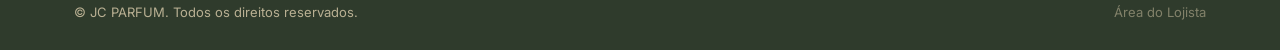
==== commit 5b431966: "Add files via upload" ====
--- a/index.html
+++ b/index.html
@@ -1,309 +1,456 @@
 <!DOCTYPE html>
 <html lang="pt-BR">
 <head>
-  <meta charset="UTF-8" />
-  <meta name="viewport" content="width=device-width, initial-scale=1.0" />
-  <title>JC PARFUM | Alta Perfumaria Árabe &amp; Importados — Macapá/AP</title>
-  <meta name="description" content="JC PARFUM (JC Perfumes Árabes) em Macapá - AP. Alta perfumaria árabe e importados franceses 100% originais: Lattafa, Al Wataniah, Maison Alhambra, Jacques Bogart e Mega Collection." />
-  <link rel="preconnect" href="https://fonts.googleapis.com" />
-  <link rel="preconnect" href="https://fonts.gstatic.com" crossorigin />
-  <link href="https://fonts.googleapis.com/css2?family=Cormorant+Garamond:ital,wght@0,500;0,600;0,700;1,600&family=Plus+Jakarta+Sans:wght@400;500;600;700&display=swap" rel="stylesheet" />
-  <link rel="stylesheet" href="assets/css/style.css" />
-  <link rel="icon" type="image/jpeg" href="assets/img/logo.jpg" />
+<meta charset="UTF-8">
+<meta name="viewport" content="width=device-width, initial-scale=1">
+<title>JC PARFUM | Perfumaria árabe em Macapá</title>
+<meta name="description" content="Perfumes árabes e importados em Macapá-AP. Escolha online e finalize pelo WhatsApp.">
+<link rel="icon" href="assets/img/logo.webp">
+<link rel="preconnect" href="https://fonts.googleapis.com">
+<link rel="preconnect" href="https://fonts.gstatic.com" crossorigin>
+<link href="https://fonts.googleapis.com/css2?family=Cormorant+Garamond:wght@500;600;700&family=Inter:wght@400;500;600&display=swap" rel="stylesheet">
+<style>
+:root{
+  --linen:#f5f0e6; --cream:#fffaf1; --sand:#e8dfcd; --ink:#26241f; --muted:#6b665a;
+  --forest:#2f3b2c; --forest2:#44553f; --gold:#b48a3c; --gold2:#d4ad5a; --clay:#a8553a;
+  --ok:#3f6b3a; --warn:#a8741a; --line:#e2d8c3;
+  --serif:'Cormorant Garamond',Georgia,serif; --sans:'Inter',system-ui,-apple-system,Segoe UI,Roboto,sans-serif;
+  --bagw:400px;
+}
+*{box-sizing:border-box;margin:0;padding:0}
+html{scroll-behavior:smooth}
+body{font-family:var(--sans);font-size:16px;line-height:1.55;color:var(--ink);background:var(--linen);
+  background-image:radial-gradient(circle at 12% 8%,rgba(180,138,60,.10),transparent 38%),radial-gradient(circle at 92% 30%,rgba(68,85,63,.10),transparent 40%);
+  transition:padding-right .25s ease}
+img{max-width:100%;display:block}
+button{font:inherit;cursor:pointer;border:0;background:none;color:inherit}
+a{color:inherit}
+.wrap{max-width:1180px;margin:0 auto;padding:0 24px}
+
+.banner{background:var(--forest);color:#f3ead6;text-align:center;padding:9px 16px;font-size:14px;letter-spacing:.02em}
+.banner:empty{display:none}
+
+/* topo */
+header.top{padding:22px 0 0;text-align:center;position:relative}
+.top .logo{width:92px;height:92px;border-radius:50%;margin:0 auto;border:2px solid var(--gold);box-shadow:0 8px 28px rgba(38,36,31,.22);overflow:hidden;background:#111}
+.top .logo img{width:100%;height:100%;object-fit:cover}
+.top .brandname{font-family:var(--serif);font-size:26px;letter-spacing:.32em;font-weight:600;margin-top:10px;color:var(--forest)}
+.top .tag{font-size:12px;letter-spacing:.28em;text-transform:uppercase;color:var(--muted)}
+.bagbtn{position:absolute;right:24px;top:34px;display:flex;align-items:center;gap:8px;padding:11px 18px;border-radius:999px;background:var(--forest);color:#f6eedc;font-weight:500;font-size:15px;box-shadow:0 6px 18px rgba(47,59,44,.3)}
+.bagbtn svg{width:20px;height:20px}
+.bagbtn .count{min-width:24px;height:24px;border-radius:50%;background:var(--gold2);color:var(--ink);font-size:13px;font-weight:600;display:grid;place-items:center}
+nav.menu{display:flex;justify-content:center;gap:34px;padding:20px 0 6px;font-size:14px;letter-spacing:.14em;text-transform:uppercase}
+nav.menu a{text-decoration:none;color:var(--muted);padding-bottom:4px;border-bottom:1px solid transparent}
+nav.menu a:hover{color:var(--forest);border-color:var(--gold)}
+
+/* hero orgânico */
+.hero{position:relative;margin:26px auto 0;max-width:1180px;padding:0 24px}
+.hero-card{position:relative;overflow:hidden;border-radius:44px 120px 44px 120px;background:linear-gradient(135deg,var(--forest) 0%,#3c4c37 60%,#4d5f45 100%);color:#f6eedc;padding:68px 56px;min-height:300px}
+.hero-card::before,.hero-card::after{content:"";position:absolute;border-radius:50%;filter:blur(2px)}
+.hero-card::before{width:360px;height:360px;right:-90px;top:-110px;background:radial-gradient(circle,rgba(212,173,90,.45),transparent 68%)}
+.hero-card::after{width:300px;height:300px;left:30%;bottom:-170px;background:radial-gradient(circle,rgba(245,240,230,.16),transparent 68%)}
+.hero-card .eyebrow{font-size:13px;letter-spacing:.3em;text-transform:uppercase;color:var(--gold2)}
+.hero-card h1{font-family:var(--serif);font-weight:600;font-size:clamp(38px,5.4vw,66px);line-height:1.04;margin:14px 0 16px;max-width:680px}
+.hero-card p{max-width:520px;font-size:18px;color:#e6dcc4}
+.hero-cats{display:flex;flex-wrap:wrap;gap:10px;margin-top:26px;position:relative;z-index:1}
+.hero-cats button,.hero-card .cta{display:inline-flex;padding:13px 24px;border-radius:999px;font-weight:600;text-decoration:none;font-size:15px}
+.hero-card .cta{background:var(--gold2);color:var(--ink)}
+.hero-card .cta:hover{background:#e3bd70}
+.hero-cats button{border:1px solid rgba(246,238,220,.38);color:#f6eedc;background:rgba(255,255,255,.06)}
+.hero-cats button:hover{background:rgba(255,255,255,.16)}
+.perks{display:grid;grid-template-columns:repeat(3,1fr);gap:16px;margin:22px 0 0}
+.perk{background:var(--cream);border:1px solid var(--line);border-radius:22px;padding:16px 20px;font-size:15px}
+.perk b{display:block;font-family:var(--serif);font-size:20px;color:var(--forest)}
+
+/* catálogo */
+section.cat{padding:58px 0 20px}
+.sec-head{text-align:center;margin-bottom:26px}
+.sec-head h2{font-family:var(--serif);font-size:clamp(32px,4vw,46px);font-weight:600;color:var(--forest)}
+.sec-head p{color:var(--muted)}
+.tools{display:flex;flex-wrap:wrap;gap:12px;justify-content:space-between;align-items:center;margin-bottom:26px}
+.tabs{display:flex;flex-wrap:wrap;gap:8px}
+.tab{padding:10px 20px;border-radius:999px;border:1px solid var(--line);background:var(--cream);font-size:15px;font-weight:500;color:var(--muted)}
+.tab:hover{border-color:var(--gold)}
+.tab.on{background:var(--forest);border-color:var(--forest);color:#f6eedc}
+.tab.promo.on{background:var(--clay);border-color:var(--clay)}
+.tools .right{display:flex;gap:10px;flex-wrap:wrap}
+.tools input,.tools select{padding:11px 16px;border-radius:999px;border:1px solid var(--line);background:var(--cream);font:inherit;font-size:15px;color:var(--ink)}
+.tools input{width:230px}
+.tools input:focus,.tools select:focus{outline:2px solid var(--gold2);outline-offset:1px}
+
+.list{display:flex;flex-direction:column;gap:22px}
+.card{display:grid;grid-template-columns:270px 1fr;background:var(--cream);border:1px solid var(--line);border-radius:34px;overflow:hidden;box-shadow:0 10px 30px rgba(60,50,30,.07);transition:transform .25s,box-shadow .25s}
+.card:hover{transform:translateY(-3px);box-shadow:0 18px 40px rgba(60,50,30,.13)}
+.pic{position:relative;padding:22px 22px 16px;display:flex;flex-direction:column;align-items:center;justify-content:center;gap:10px;background:radial-gradient(circle at 50% 40%,#fff,var(--sand))}
+.pic .arch{width:100%;aspect-ratio:4/5;border-radius:999px 999px 26px 26px;overflow:hidden;background:#fff;box-shadow:inset 0 0 0 1px var(--line),0 8px 22px rgba(60,50,30,.12)}
+.pic .arch img{width:100%;height:100%;object-fit:cover;transition:opacity .2s}
+.thumbs{display:flex;gap:8px;justify-content:center}
+.th{width:46px;height:56px;border-radius:10px;overflow:hidden;border:2px solid var(--line);background:#fff;padding:0;opacity:.7;transition:opacity .15s,border-color .15s}
+.th.on,.th:hover{opacity:1;border-color:var(--forest)}
+.th img{width:100%;height:100%;object-fit:cover}
+.flag{position:absolute;top:18px;left:18px;padding:6px 13px;border-radius:999px;font-size:12px;letter-spacing:.1em;text-transform:uppercase;font-weight:600;background:var(--clay);color:#fff;z-index:2}
+.body{padding:28px 32px 26px;display:flex;flex-direction:column;gap:14px}
+.meta{display:flex;flex-wrap:wrap;align-items:center;gap:10px;font-size:13px;letter-spacing:.14em;text-transform:uppercase;color:var(--muted)}
+.meta .dot{width:4px;height:4px;border-radius:50%;background:var(--gold)}
+.body h3{font-family:var(--serif);font-size:36px;line-height:1.05;font-weight:600;color:var(--forest)}
+.body .desc{color:var(--muted);font-size:16px;max-width:650px}
+.pyr{display:grid;grid-template-columns:repeat(3,1fr);gap:0;border-top:1px solid var(--line);border-bottom:1px solid var(--line)}
+.pyr div{padding:14px 16px;border-left:1px solid var(--line)}
+.pyr div:first-child{border-left:0;padding-left:0}
+.pyr b{display:block;font-size:12px;letter-spacing:.18em;text-transform:uppercase;color:var(--gold);margin-bottom:4px;font-weight:600}
+.pyr span{font-size:15px;line-height:1.4;display:block}
+.buy{display:flex;flex-wrap:wrap;gap:18px;align-items:flex-end;justify-content:space-between}
+.price .old{font-size:14px;color:var(--muted);text-decoration:line-through}
+.price .main{font-family:var(--serif);font-size:34px;font-weight:700;line-height:1;color:var(--ink)}
+.price .main small{font-family:var(--sans);font-size:13px;font-weight:500;color:var(--muted);letter-spacing:.04em}
+.price .sub{font-size:15px;color:var(--muted);margin-top:4px}
+.price .consult{font-family:var(--serif);font-size:26px;font-weight:600;color:var(--muted)}
+.stock{display:inline-flex;align-items:center;gap:8px;font-size:14px;font-weight:500;margin-top:8px}
+.stock i{width:9px;height:9px;border-radius:50%;background:var(--ok)}
+.stock.low{color:var(--warn)} .stock.low i{background:var(--warn)}
+.stock.pre{color:var(--forest2)} .stock.pre i{background:var(--gold)}
+.stock.out{color:var(--muted)} .stock.out i{background:#aaa}
+.act{display:flex;gap:10px;flex-wrap:wrap;align-items:center}
+.btn{padding:14px 24px;border-radius:999px;font-weight:600;font-size:15px;transition:background .2s,transform .1s;text-decoration:none;display:inline-flex;align-items:center;gap:8px}
+.btn:active{transform:scale(.98)}
+.btn.main{background:var(--forest);color:#f6eedc}
+.btn.main:hover{background:var(--forest2)}
+.btn.alt{background:transparent;border:1.5px solid var(--gold);color:var(--forest)}
+.btn.alt:hover{background:var(--gold2)}
+.btn.wap{background:#e7f3ea;color:#1e6233;border:1px solid #bcdbc3;padding:13px 18px;font-size:14px}
+.btn.wap:hover{background:#d4ebd9}
+.btn[disabled]{opacity:.45;cursor:not-allowed}
+.empty{text-align:center;padding:50px;color:var(--muted);font-size:18px}
+
+/* bloco de canais antes do rodapé */
+.channels{margin:54px 0 0;display:grid;grid-template-columns:1fr 1fr;gap:18px}
+.ch{background:var(--cream);border:1px solid var(--line);border-radius:28px;padding:24px 28px;display:flex;align-items:center;justify-content:space-between;gap:16px;flex-wrap:wrap}
+.ch b{display:block;font-family:var(--serif);font-size:26px;color:var(--forest)}
+.ch span{color:var(--muted);font-size:15px}
+
+/* sacola lateral */
+aside.bag{position:fixed;top:14px;right:14px;bottom:14px;width:var(--bagw);max-width:calc(100vw - 28px);background:var(--cream);border:1px solid var(--line);border-radius:30px;box-shadow:0 20px 60px rgba(40,34,20,.28);display:flex;flex-direction:column;transform:translateX(calc(100% + 30px));transition:transform .3s ease;z-index:50}
+body.bag-open aside.bag{transform:none}
+.bag header{display:flex;align-items:center;justify-content:space-between;padding:20px 24px 14px;border-bottom:1px solid var(--line)}
+.bag header h4{font-family:var(--serif);font-size:28px;color:var(--forest);font-weight:600}
+.iconbtn{width:38px;height:38px;border-radius:50%;display:grid;place-items:center;background:var(--sand)}
+.iconbtn:hover{background:var(--gold2)}
+.bag .items{flex:1;overflow:auto;padding:8px 24px;min-height:150px}
+.it{display:grid;grid-template-columns:62px 1fr;gap:12px;padding:14px 0;border-bottom:1px solid var(--line)}
+.it img{width:62px;height:78px;object-fit:cover;border-radius:14px;background:#fff;border:1px solid var(--line)}
+.it .n{font-family:var(--serif);font-size:20px;font-weight:600;line-height:1.1}
+.it .b{font-size:13px;color:var(--muted)}
+.it .tg{display:inline-block;margin-top:3px;font-size:11px;letter-spacing:.1em;text-transform:uppercase;color:var(--forest2);background:var(--sand);padding:2px 9px;border-radius:999px}
+.it .row{display:flex;justify-content:space-between;align-items:center;margin-top:8px}
+.qty{display:flex;align-items:center;border:1px solid var(--line);border-radius:999px}
+.qty button{width:32px;height:32px;font-size:18px}
+.qty span{min-width:26px;text-align:center;font-weight:600}
+.it .pr{font-weight:600;font-size:15px}
+.it .rm{font-size:12px;color:var(--clay);text-decoration:underline;margin-top:4px}
+.bag .foot{max-height:62%;overflow:auto;padding:12px 22px 18px;border-top:1px solid var(--line);background:#fbf4e6;border-radius:0 0 30px 30px}
+.field{margin-bottom:8px}.two{display:grid;grid-template-columns:1fr 1fr;gap:8px}
+.field label{display:block;font-size:12px;letter-spacing:.14em;text-transform:uppercase;color:var(--muted);margin-bottom:5px}
+.field select,.field input{width:100%;padding:9px 12px;border-radius:14px;border:1px solid var(--line);background:#fff;font:inherit;font-size:15px}
+.pay{display:grid;grid-template-columns:1fr 1fr;gap:8px;margin-bottom:10px}
+.pay button{padding:8px 6px;border-radius:14px;border:1px solid var(--line);background:#fff;font-size:14px;font-weight:500}
+.pay button.on{background:var(--forest);color:#f6eedc;border-color:var(--forest)}
+.tot{display:flex;justify-content:space-between;align-items:baseline;margin:6px 0 2px}
+.tot span{color:var(--muted);font-size:14px}
+.tot strong{font-family:var(--serif);font-size:30px;color:var(--ink)}
+.note{font-size:12.5px;line-height:1.4;color:var(--muted);margin-bottom:10px}
+.wa{width:100%;display:flex;justify-content:center;align-items:center;gap:10px;padding:15px;border-radius:999px;background:#25783f;color:#fff;font-weight:600;font-size:16px;text-decoration:none}
+.wa:hover{background:#1f6635}
+.wa svg{width:20px;height:20px}
+.bagempty{text-align:center;padding:50px 10px;color:var(--muted)}
+
+/* rodapé */
+footer{margin-top:40px;background:var(--forest);color:#e6dcc4;padding:48px 0 28px;border-radius:60px 60px 0 0}
+.fgrid{display:grid;grid-template-columns:1.2fr 1fr 1fr;gap:34px}
+footer h5{font-family:var(--serif);font-size:24px;color:var(--gold2);margin-bottom:8px;font-weight:600}
+footer a{text-decoration:none}
+footer a:hover{color:var(--gold2)}
+footer p,footer li{font-size:15px;list-style:none;margin-bottom:4px}
+.fine{margin-top:34px;padding-top:18px;border-top:1px solid rgba(255,255,255,.14);display:flex;justify-content:space-between;flex-wrap:wrap;gap:10px;font-size:13px;color:#b9b093}
+.fine a{opacity:.6}
+.fine a:hover{opacity:1}
+
+@media (min-width:1280px){ body.bag-open{padding-right:calc(var(--bagw) + 28px)} body.bag-open .bagbtn{right:calc(var(--bagw) + 52px)} }
+@media (max-width:860px){
+  .card{grid-template-columns:1fr}
+  .pic{padding:22px 40px 10px}
+  .pic .arch{max-width:250px;margin:0 auto}
+  .perks,.fgrid,.channels{grid-template-columns:1fr}
+  .hero-card{padding:44px 28px;border-radius:34px 80px 34px 80px}
+  .bagbtn{position:static;margin:14px auto 0}
+  nav.menu{gap:18px;flex-wrap:wrap}
+  .body{padding:22px 22px}
+  .pyr{grid-template-columns:1fr}
+  .pyr div{border-left:0;border-top:1px solid var(--line);padding:10px 0}
+  .pyr div:first-child{border-top:0}
+  .tools input{width:100%}
+  .tools .right{width:100%}
+  .tools .right select{flex:1}
+  aside.bag{top:auto;left:10px;right:10px;bottom:10px;width:auto;max-width:none;max-height:80vh;transform:translateY(calc(100% + 30px))}
+}
+</style>
 </head>
 <body>
-
-  <!-- Barra Superior Editorial -->
-  <div class="top-bar">
-    <span>Perfumes 100% Originais Lacrados</span>
-    <span class="sep">·</span>
-    <span>Pronta Entrega em Macapá &amp; Santana - AP</span>
-    <span class="sep">·</span>
-    <span>Atendimento WhatsApp: (96) 8119-7608</span>
+<div class="banner" id="banner"></div>
+
+<header class="top">
+  <div class="wrap">
+    <div class="logo"><img src="assets/img/logo.webp" alt="JC PARFUM"></div>
+    <div class="brandname">JC PARFUM</div>
+    <div class="tag">Perfumaria árabe · Macapá, Amapá</div>
+    <button class="bagbtn" id="openBag" aria-label="Abrir sacola">
+      <svg viewBox="0 0 24 24" fill="none" stroke="currentColor" stroke-width="1.8" stroke-linecap="round" stroke-linejoin="round"><path d="M6 8h12l-1 12H7L6 8z"/><path d="M9 8V6a3 3 0 0 1 6 0v2"/></svg>
+      Sacola <span class="count" id="count">0</span>
+    </button>
+    <nav class="menu">
+      <a href="#catalogo">Coleção</a><a href="#como">Como comprar</a><a href="#contato">Contato</a>
+    </nav>
   </div>
-
-  <!-- Cabeçalho Boutique Limpo (Sem Painel Admin no Topo) -->
-  <header class="site-header">
-    <div class="header-inner">
-      <a href="#topo" class="brand-identity" id="header-brand-link">
-        <div class="brand-logo-wrap">
-          <img src="assets/img/logo.jpg" alt="Logo JC PARFUM Imported Premium" />
-        </div>
-        <div class="brand-titles">
-          <span class="brand-name">JC PARFUM</span>
-          <span class="brand-sub">Imported · Premium</span>
-        </div>
-      </a>
-
-      <div class="header-actions">
-        <a
-          href="https://www.instagram.com/jc.perfumesarabe"
-          target="_blank"
-          rel="noopener noreferrer"
-          class="header-ig-clean"
-          style="display: inline-flex; align-items: center; justify-content: center; width: 38px; height: 38px; background: transparent; border: none;"
-          aria-label="Instagram @jc.perfumesarabe"
-          title="Instagram @jc.perfumesarabe"
-        >
-          <svg width="22" height="22" viewBox="0 0 24 24" fill="none" aria-hidden="true">
-            <defs>
-              <linearGradient id="ig-grad" x1="0%" y1="100%" x2="100%" y2="0%">
-                <stop offset="0%" stop-color="#f09433"/>
-                <stop offset="25%" stop-color="#e6683c"/>
-                <stop offset="50%" stop-color="#dc2743"/>
-                <stop offset="75%" stop-color="#cc2366"/>
-                <stop offset="100%" stop-color="#bc1888"/>
-              </linearGradient>
-            </defs>
-            <rect x="2" y="2" width="20" height="20" rx="5.5" stroke="url(#ig-grad)" stroke-width="2"/>
-            <circle cx="12" cy="12" r="4.2" stroke="url(#ig-grad)" stroke-width="2"/>
-            <circle cx="17.5" cy="6.5" r="1.2" fill="url(#ig-grad)"/>
-          </svg>
-        </a>
-
-        <a
-          href="https://wa.me/559681197608?text=Ol%C3%A1!%20Vim%20pelo%20cat%C3%A1logo%20online%20da%20JC%20PARFUM%20e%20gostaria%20de%20atendimento."
-          target="_blank"
-          rel="noopener noreferrer"
-          class="header-wa-pill"
-          id="header-whatsapp-btn"
-          aria-label="Atendimento no WhatsApp"
-          title="Falar no WhatsApp"
-        >
-          <svg width="18" height="18" viewBox="0 0 24 24" fill="#25D366" aria-hidden="true">
-            <path d="M12.04 2C6.58 2 2.13 6.45 2.13 11.91c0 1.75.46 3.45 1.32 4.95L2.05 22l5.25-1.38c1.45.79 3.08 1.21 4.74 1.21 5.46 0 9.91-4.45 9.91-9.91C21.95 6.45 17.5 2 12.04 2zm5.8 14.1c-.25.7-1.44 1.34-1.99 1.42-.51.08-1.15.11-1.85-.11-.43-.14-.98-.32-1.69-.63-2.97-1.28-4.91-4.27-5.06-4.47-.15-.2-1.21-1.61-1.21-3.07 0-1.46.77-2.18 1.04-2.48.27-.3.59-.37.79-.37.2 0 .4 0 .57.01.18.01.43-.07.67.51.25.59.84 2.05.91 2.2.07.15.12.32.02.52-.1.2-.15.32-.3.5-.15.17-.31.39-.45.52-.15.15-.3.31-.13.61.17.3.77 1.27 1.65 2.06 1.14 1.01 2.09 1.33 2.39 1.48.3.15.47.12.65-.08.17-.2.74-.86.94-1.16.2-.3.4-.25.67-.15.27.1 1.74.82 2.04.97.3.15.5.22.57.35.08.12.08.72-.17 1.42z"/>
-          </svg>
-          <span>WhatsApp</span>
-        </a>
-
-        <button
-          type="button"
-          class="header-bag-clean"
-          id="open-bag-btn"
-          onclick="toggleBagDrawer()"
-          style="position: relative; display: inline-flex; align-items: center; justify-content: center; width: 40px; height: 40px; background: transparent; border: none; color: #f7f4ed; cursor: pointer;"
-          aria-label="Abrir sacola"
-          title="Abrir Sacola"
-        >
-          <svg width="22" height="22" viewBox="0 0 24 24" fill="none" stroke="currentColor" stroke-width="1.8" stroke-linecap="round" stroke-linejoin="round" aria-hidden="true">
-            <path d="M6 2L3 6v14a2 2 0 0 0 2 2h14a2 2 0 0 0 2-2V6l-3-4z"></path>
-            <line x1="3" y1="6" x2="21" y2="6"></line>
-            <path d="M16 10a4 4 0 0 1-8 0"></path>
-          </svg>
-          <span class="bag-badge" id="bag-count">0</span>
-        </button>
+</header>
+
+<div class="hero">
+  <div class="hero-card">
+    <div class="eyebrow">Alta perfumaria do Oriente</div>
+    <h1>Fragrâncias árabes escolhidas com cuidado.</h1>
+    <p>Oud, âmbar, especiarias e flores. Escolha seu perfume, monte a sacola e finalize direto pelo WhatsApp.</p>
+    <div class="hero-cats">
+      <a class="cta" href="#catalogo">Ver a coleção</a>
+      <button data-hc="Feminino">Femininos</button>
+      <button data-hc="Masculino">Masculinos</button>
+      <button data-hc="Unissex">Unissex</button>
+    </div>
+  </div>
+  <div class="perks" id="como">
+    <div class="perk"><b>1. Escolha</b>Veja as fotos e a pirâmide olfativa de cada perfume.</div>
+    <div class="perk"><b>2. Monte a sacola</b>Escolha forma de pagamento e parcelas.</div>
+    <div class="perk"><b>3. Finalize no WhatsApp</b>O pedido chega pronto para a loja.</div>
+  </div>
+</div>
+
+<main class="wrap">
+  <section class="cat" id="catalogo">
+    <div class="sec-head"><h2>Nossa coleção</h2><p>Perfumes originais, a pronta entrega ou sob encomenda.</p></div>
+    <div class="tools">
+      <div class="tabs" id="tabs"></div>
+      <div class="right">
+        <input type="search" id="q" placeholder="Buscar perfume ou marca" aria-label="Buscar">
+        <select id="sort" aria-label="Ordenar">
+          <option value="feat">Destaques</option>
+          <option value="az">Nome (A a Z)</option>
+          <option value="low">Menor preço</option>
+          <option value="high">Maior preço</option>
+        </select>
       </div>
     </div>
-  </header>
-
-  <!-- Hero Section — Maison Editorial Centralizado -->
-  <main id="topo">
-    <section class="hero-editorial">
-      <div class="hero-crest-showcase">
-        <div class="crest-frame">
-          <img src="assets/img/logo.jpg" alt="Brasão Oficial JC PARFUM Imported Premium" />
-        </div>
-        <div class="crest-divider">
-          <span></span>
-          <small>ALTA PERFUMARIA · MACAPÁ - AP</small>
-          <span></span>
-        </div>
-      </div>
-
-      <div class="hero-editorial-content">
-        <h1 class="hero-title">
-          A Opulência da <em>Alta Perfumaria Árabe</em> &amp; Clássicos Importados
-        </h1>
-        <p class="hero-lead">
-          Fragrâncias originais importadas de Dubai e Paris com fixação extraordinária, frascos lacrados de fábrica e pirâmide olfativa completa direto na vitrine.
-        </p>
-
-        <div class="hero-cta-group">
-          <a href="#catalogo" class="btn-gold" id="hero-explore-btn">
-            Explorar Catálogo
-          </a>
-          <a
-            href="https://wa.me/559681197608?text=Ol%C3%A1!%20Gostaria%20de%20uma%20consultoria%20olfativa%20para%20escolher%20um%20perfume%20na%20JC%20PARFUM."
-            target="_blank"
-            rel="noopener noreferrer"
-            class="btn-outline-gold"
-            id="hero-consultant-btn"
-          >
-            Consultoria no WhatsApp
-          </a>
-        </div>
-
-        <div class="hero-badges">
-          <div class="hero-badge-item">
-            <strong>Dubai &amp; Paris</strong>
-            <span>Importação 100% Original Lacrada</span>
-          </div>
-          <div class="hero-badge-item">
-            <strong>Pirâmide Olfativa</strong>
-            <span>Notas de Saída, Coração e Fundo</span>
-          </div>
-          <div class="hero-badge-item">
-            <strong>Macapá &amp; Santana</strong>
-            <span>Pronta Entrega &amp; Atendimento VIP</span>
-          </div>
-        </div>
-      </div>
-    </section>
-
-    <!-- Catálogo Editorial Panorâmico -->
-    <section class="catalog-section" id="catalogo">
-      <div class="section-header">
-        <span class="section-eyebrow">COLEÇÃO OFICIAL</span>
-        <h2 class="section-title">Vitrine de Fragrâncias</h2>
-        <p class="section-subtitle">
-          Compare as notas olfativas diretamente em cada perfume ou clique para abrir a ficha completa
-        </p>
-      </div>
-
-      <!-- Barra de Busca, Filtros por Categoria e Ordenação -->
-      <div class="catalog-controls">
-        <div class="search-box">
-          <svg width="18" height="18" viewBox="0 0 24 24" fill="none" stroke="currentColor" stroke-width="2">
-            <circle cx="11" cy="11" r="8"></circle>
-            <line x1="21" y1="21" x2="16.65" y2="16.65"></line>
-          </svg>
-          <input
-            type="search"
-            id="search-input"
-            placeholder="Buscar por nome, marca (Lattafa, Al Wataniah...) ou nota (Oud, Baunilha)..."
-            aria-label="Buscar perfumes"
-          />
-        </div>
-
-        <div class="filter-pills" role="tablist" aria-label="Filtrar por categoria">
-          <button type="button" class="filter-pill active" data-category="Todos" id="filter-all">Todos</button>
-          <button type="button" class="filter-pill" data-category="Masculino" id="filter-masculino">Masculinos</button>
-          <button type="button" class="filter-pill" data-category="Feminino" id="filter-feminino">Femininos</button>
-          <button type="button" class="filter-pill" data-category="Unissex" id="filter-unissex">Unissex</button>
-          <button type="button" class="filter-pill" data-category="Disponiveis" id="filter-estoque">Pronta Entrega</button>
-        </div>
-
-        <select id="sort-select" class="sort-select" aria-label="Ordenar catálogo">
-          <option value="featured">Destaques</option>
-          <option value="price-asc">Menor Valor</option>
-          <option value="price-desc">Maior Valor</option>
-          <option value="name-asc">Ordem Alfabética (A-Z)</option>
-        </select>
-      </div>
-
-      <div class="catalog-status-bar">
-        <span id="catalog-count">Carregando coleção...</span>
-        <span>Clique no perfume para ver mais detalhes</span>
-      </div>
-
-      <!-- Grid Editorial de Cards Horizontais -->
-      <div class="products-grid-editorial" id="products-grid"></div>
-    </section>
-
-    <!-- Diferenciais de Compra -->
-    <section class="features-strip" id="diferenciais" aria-label="Garantias JC Parfum">
-      <div class="feature-box">
-        <span class="feature-num">01</span>
-        <h3>100% Autênticos &amp; Lacrados</h3>
-        <p>Trabalhamos exclusivamente com perfumes originais das casas Lattafa, Al Wataniah, Maison Alhambra, Mega Collection e Jacques Bogart com selo de fábrica.</p>
-      </div>
-      <div class="feature-box">
-        <span class="feature-num">02</span>
-        <h3>Consultoria &amp; Pirâmide Olfativa</h3>
-        <p>Dúvida entre um amadeirado com Oud, um especiado noturno ou um floral adocicado? Compare as notas de Saída, Coração e Fundo ou chame no WhatsApp.</p>
-      </div>
-      <div class="feature-box">
-        <span class="feature-num">03</span>
-        <h3>Entrega Rápida no Amapá</h3>
-        <p>Monte sua sacola ou faça seu pedido direto pelo WhatsApp (96) 8119-7608 com entrega rápida em Macapá e Santana.</p>
-      </div>
-    </section>
-  </main>
-
-  <!-- Modal de Ficha Técnica Ampliada -->
-  <div class="modal-backdrop" id="product-modal" role="dialog" aria-modal="true" aria-labelledby="modal-title">
-    <div class="modal-dialog">
-      <button type="button" class="modal-close" id="modal-close-btn" onclick="closeProductModal()" aria-label="Fechar janela">
-        <svg width="18" height="18" viewBox="0 0 24 24" fill="none" stroke="currentColor" stroke-width="2" stroke-linecap="round" stroke-linejoin="round">
-          <line x1="18" y1="6" x2="6" y2="18"></line>
-          <line x1="6" y1="6" x2="18" y2="18"></line>
-        </svg>
-      </button>
-      <div id="modal-body-container" style="display: contents;"></div>
+    <div class="list" id="list"></div>
+
+    <div class="channels">
+      <div class="ch"><div><b>Dúvida ou pedido rápido?</b><span>Fale direto com a JC PARFUM no WhatsApp.</span></div><a class="btn main" id="chWa" target="_blank" rel="noopener">Chamar no WhatsApp</a></div>
+      <div class="ch"><div><b>Novidades e reposições</b><span>Acompanhe a loja no Instagram.</span></div><a class="btn alt" id="chIg" target="_blank" rel="noopener">Seguir no Instagram</a></div>
     </div>
+  </section>
+</main>
+
+<footer id="contato">
+  <div class="wrap">
+    <div class="fgrid">
+      <div><h5>JC PARFUM</h5><p>Perfumaria árabe e importada em Macapá, Amapá. Atendimento e pedidos pelo WhatsApp.</p></div>
+      <div><h5>Canais de atendimento</h5><ul><li><a id="fWa" href="#" target="_blank" rel="noopener">WhatsApp</a></li><li><a id="fIg" href="#" target="_blank" rel="noopener">Instagram</a></li></ul></div>
+      <div><h5>Entrega</h5><p id="fDel"></p></div>
+    </div>
+    <div class="fine"><span>© <span id="yr"></span> JC PARFUM. Todos os direitos reservados.</span><a href="admin.html">Área do Lojista</a></div>
   </div>
-
-  <!-- Sacola Lateral (Pedido WhatsApp) -->
-  <aside class="bag-drawer" id="bag-drawer" aria-label="Sacola de Pedidos">
-    <div class="bag-header">
-      <h3>Sua Sacola</h3>
-      <button type="button" onclick="toggleBagDrawer(false)" class="bag-close-btn" aria-label="Fechar sacola">✕</button>
-    </div>
-
-    <div class="bag-items" id="bag-items-list"></div>
-
-    <div class="bag-footer">
-      <div class="bag-client-fields">
-        <input type="text" id="bag-client-name" placeholder="Seu nome (opcional)" />
-        <select id="bag-client-region">
-          <option value="Macapá">Macapá - AP</option>
-          <option value="Santana">Santana - AP</option>
-          <option value="Outra Região">Outra Região</option>
-        </select>
-      </div>
-
-      <div class="bag-total-row">
-        <span>Total Estimado:</span>
-        <strong id="bag-total-value">R$ 0,00</strong>
-      </div>
-
-      <button type="button" class="btn-gold" id="checkout-whatsapp-btn" onclick="checkoutBagWhatsApp()" style="width: 100%;">
-        Finalizar no WhatsApp
-      </button>
-    </div>
-  </aside>
-
-  <!-- Botão Flutuante do WhatsApp -->
-  <a
-    href="https://wa.me/559681197608?text=Ol%C3%A1!%20Vim%20pelo%20cat%C3%A1logo%20da%20JC%20PARFUM%20e%20quero%20atendimento."
-    target="_blank"
-    rel="noopener noreferrer"
-    class="floating-wa"
-    id="floating-whatsapp-btn"
-    aria-label="Falar no WhatsApp"
-  >
-    <svg width="18" height="18" viewBox="0 0 24 24" fill="none" stroke="currentColor" stroke-width="2.2" stroke-linecap="round" stroke-linejoin="round" aria-hidden="true">
-      <path d="M21 11.5a8.38 8.38 0 0 1-.9 3.8 8.5 8.5 0 0 1-7.6 4.7 8.38 8.38 0 0 1-3.8-.9L3 21l1.9-5.7a8.38 8.38 0 0 1-.9-3.8 8.5 8.5 0 0 1 4.7-7.6 8.38 8.38 0 0 1 3.8-.9h.5a8.48 8.48 0 0 1 8 8v.5z"></path>
-    </svg>
-    <span>WhatsApp (96) 8119-7608</span>
-  </a>
-
-  <!-- Rodapé com Acesso Discreto ao Lojista -->
-  <footer class="site-footer">
-    <div class="footer-inner">
-      <div class="brand-identity">
-        <div class="brand-logo-wrap" style="width: 44px; height: 44px;">
-          <img src="assets/img/logo.jpg" alt="JC PARFUM" />
-        </div>
-        <div class="brand-titles">
-          <span class="brand-name" style="font-size: 1.15rem;">JC PARFUM</span>
-          <span class="brand-sub">Imported · Premium · Macapá - AP</span>
-        </div>
-      </div>
-
-      <div class="footer-meta">
-        © 2026 JC Perfumes Árabes (JC PARFUM) ·
-        <a href="https://www.instagram.com/jc.perfumesarabe" target="_blank" rel="noopener noreferrer" class="footer-ig-link">@jc.perfumesarabe</a> ·
-        WhatsApp: +55 (96) 8119-7608
-      </div>
-
-      <a href="admin.html" class="footer-admin-link" id="footer-admin-btn">
-        Área do Lojista
-      </a>
-    </div>
-  </footer>
-
-  <script src="assets/js/products.js?v=3"></script>
-  <script src="assets/js/app.js?v=3"></script>
+</footer>
+
+<aside class="bag" id="bag" aria-label="Sacola">
+  <header><h4>Sua sacola</h4><button class="iconbtn" id="closeBag" aria-label="Fechar sacola"><svg width="16" height="16" viewBox="0 0 24 24" fill="none" stroke="currentColor" stroke-width="2.2" stroke-linecap="round"><path d="M5 5l14 14M19 5L5 19"/></svg></button></header>
+  <div class="items" id="items"></div>
+  <div class="foot" id="foot"></div>
+</aside>
+
+<script src="assets/catalog.js"></script>
+<script>
+(function(){
+  var S = JC.loadSettings(), P = JC.loadCatalog().filter(function(p){return p.active!==false;});
+  var money = JC.money, $ = function(s){return document.querySelector(s)};
+  var state = { cat:'Todos', q:'', sort:'feat' };
+  var bag = []; try { bag = JSON.parse(JC.store.get('jc_bag_v3')||'[]'); } catch(e){}
+  var pay = { method: 'pix', inst: 1, delivery: 'Retirada', name:'' };
+
+  function esc(s){return String(s==null?'':s).replace(/[&<>"]/g,function(c){return {'&':'&amp;','<':'&lt;','>':'&gt;','"':'&quot;'}[c]})}
+  function byId(id){return P.filter(function(p){return p.id===id})[0]}
+  function saveBag(){ JC.store.set('jc_bag_v3', JSON.stringify(bag)); }
+
+  $('#banner').textContent = S.banner || '';
+  $('#yr').textContent = new Date().getFullYear();
+  var waUrl='https://wa.me/'+S.whatsapp+'?text='+encodeURIComponent('Olá! Vim pelo site da JC PARFUM e gostaria de atendimento.');
+  var igUrl='https://instagram.com/'+S.instagram;
+  $('#fWa').href = waUrl; $('#chWa').href = waUrl;
+  $('#fIg').href = igUrl; $('#fIg').textContent = 'Instagram @'+S.instagram;
+  $('#chIg').href = igUrl; $('#chIg').textContent = '@'+S.instagram;
+  $('#fDel').textContent = S.deliveryNote;
+
+  document.querySelector('.hero-cats').addEventListener('click',function(e){
+    var b=e.target.closest('[data-hc]'); if(!b) return;
+    state.cat=b.dataset.hc; buildTabs(); render(); $('#catalogo').scrollIntoView({behavior:'smooth'});
+  });
+
+  function stockInfo(p){
+    if (p.stock > 2) return {cls:'', txt:'Disponível · '+p.stock+' unidades', can:true, max:p.stock};
+    if (p.stock > 0) return {cls:'low', txt:(p.stock===1?'Última unidade':'Últimas '+p.stock+' unidades'), can:true, max:p.stock};
+    if (p.preorder) return {cls:'pre', txt:'Sob encomenda', can:true, max:10, pre:true};
+    return {cls:'out', txt:'Indisponível no momento', can:false, max:0};
+  }
+
+  function buildTabs(){
+    var hasPromo = P.some(function(p){return JC.pricing(p).onPromo});
+    var names = ['Todos','Feminino','Masculino','Unissex'];
+    if (hasPromo) names.push('Promoções');
+    if (names.indexOf(state.cat)<0) state.cat='Todos';
+    $('#tabs').innerHTML = names.map(function(n){
+      return '<button class="tab'+(n==='Promoções'?' promo':'')+(state.cat===n?' on':'')+'" data-c="'+n+'">'+n+'</button>';
+    }).join('');
+  }
+  $('#tabs').addEventListener('click',function(e){var b=e.target.closest('.tab');if(!b)return;state.cat=b.dataset.c;buildTabs();render();});
+  $('#q').addEventListener('input',function(e){state.q=e.target.value.toLowerCase();render();});
+  $('#sort').addEventListener('change',function(e){state.sort=e.target.value;render();});
+
+  function render(){
+    var l = P.filter(function(p){
+      if (state.cat==='Promoções' && !JC.pricing(p).onPromo) return false;
+      if (['Feminino','Masculino','Unissex'].indexOf(state.cat)>=0 && p.category!==state.cat) return false;
+      var hay=(p.name+' '+p.brand+' '+p.category+' '+p.notes.top+' '+p.notes.heart+' '+p.notes.base+' '+p.desc).toLowerCase();
+      return !state.q || hay.indexOf(state.q)>=0;
+    });
+    var val=function(p){var c=JC.pricing(p).cash;return c==null?Infinity:c};
+    if (state.sort==='az') l.sort(function(a,b){return a.name.localeCompare(b.name)});
+    else if (state.sort==='low') l.sort(function(a,b){return val(a)-val(b)});
+    else if (state.sort==='high') l.sort(function(a,b){var x=val(a),y=val(b);return (y===Infinity?-1:y)-(x===Infinity?-1:x)});
+    else l.sort(function(a,b){return (b.featured?1:0)-(a.featured?1:0) || ((b.stock>0)-(a.stock>0))});
+    $('#list').innerHTML = l.length ? l.map(card).join('') : '<div class="empty">Nenhum perfume encontrado.</div>';
+  }
+
+  function card(p){
+    var pr=JC.pricing(p), st=stockInfo(p), priceHtml;
+    var imgs=(p.images&&p.images.length)?p.images:[p.image];
+    if (pr.cash==null){
+      priceHtml='<div class="consult">Preço a consultar</div><div class="sub">Fale com a loja pelo WhatsApp</div>';
+    } else {
+      priceHtml=(pr.onPromo&&pr.oldCash?'<div class="old">'+money(pr.oldCash)+'</div>':'')+
+        '<div class="main">'+money(pr.cash)+' <small>à vista</small></div>'+
+        (pr.inst?'<div class="sub">ou '+money(pr.inst)+' parcelado</div>':'');
+    }
+    var ask='https://wa.me/'+S.whatsapp+'?text='+encodeURIComponent('Olá! Quero saber mais sobre o perfume '+p.name+' ('+p.brand+').');
+    var btn = st.can
+      ? '<button class="btn '+(st.pre?'alt':'main')+'" data-add="'+p.id+'">'+(st.pre?'Encomendar':'Adicionar à sacola')+'</button>'
+      : '<button class="btn alt" disabled>Indisponível</button>';
+    var thumbs = imgs.length>1 ? '<div class="thumbs">'+imgs.map(function(u,i){return '<button type="button" class="th'+(i===0?' on':'')+'" data-th="'+esc(u)+'" aria-label="Ver foto '+(i+1)+'"><img src="'+esc(u)+'" alt="" loading="lazy"></button>'}).join('')+'</div>' : '';
+    return '<article class="card"><div class="pic">'+(pr.onPromo?'<span class="flag">'+esc(pr.label)+'</span>':'')+
+      '<div class="arch"><img class="mainimg" src="'+esc(imgs[0])+'" alt="'+esc(p.name+' '+p.brand)+'" loading="lazy" onerror="this.src=\'assets/img/logo.webp\'"></div>'+thumbs+'</div>'+
+      '<div class="body"><div class="meta"><span>'+esc(p.brand)+'</span><i class="dot"></i><span>'+esc(p.category)+'</span><i class="dot"></i><span>'+esc(p.volume)+'</span></div>'+
+      '<h3>'+esc(p.name)+'</h3><p class="desc">'+esc(p.desc)+'</p>'+
+      '<div class="pyr"><div><b>Saída</b><span>'+esc(p.notes.top||'-')+'</span></div><div><b>Coração</b><span>'+esc(p.notes.heart||'-')+'</span></div><div><b>Fundo</b><span>'+esc(p.notes.base||'-')+'</span></div></div>'+
+      '<div class="buy"><div class="price">'+priceHtml+'<div class="stock '+st.cls+'"><i></i>'+st.txt+'</div></div>'+
+      '<div class="act"><a class="btn wap" target="_blank" rel="noopener" href="'+ask+'">Perguntar no WhatsApp</a>'+btn+'</div></div></div></article>';
+  }
+
+  /* troca de foto e adicionar à sacola */
+  function openBag(o){ document.body.classList.toggle('bag-open', o); }
+  $('#openBag').onclick=function(){openBag(!document.body.classList.contains('bag-open'))};
+  $('#closeBag').onclick=function(){openBag(false)};
+  $('#list').addEventListener('click',function(e){
+    var th=e.target.closest('[data-th]');
+    if(th){
+      var pic=th.closest('.pic'); pic.querySelector('.mainimg').src=th.dataset.th;
+      Array.prototype.forEach.call(pic.querySelectorAll('.th'),function(x){x.classList.toggle('on',x===th)}); return;
+    }
+    var b=e.target.closest('[data-add]'); if(!b) return;
+    var p=byId(b.dataset.add), st=stockInfo(p), it=bag.filter(function(x){return x.id===p.id})[0];
+    if (it){ if(it.q<st.max) it.q++; } else bag.push({id:p.id,q:1});
+    saveBag(); renderBag(); openBag(true);
+  });
+
+  function methods(){
+    var m=[]; if(S.payPix)m.push(['pix','Pix']); if(S.payCash)m.push(['dinheiro','Dinheiro']);
+    if(S.payDebit)m.push(['debito','Cartão de débito']); if(S.payCredit)m.push(['credito','Cartão de crédito']);
+    return m;
+  }
+  function calc(){
+    var credit = pay.method==='credito', total=0, unpriced=0, n=0;
+    bag.forEach(function(it){
+      var p=byId(it.id); if(!p) return; n+=it.q;
+      var pr=JC.pricing(p), v = credit ? (pr.inst!=null?pr.inst:pr.cash) : pr.cash;
+      if (v==null) unpriced+=it.q; else total+=v*it.q;
+    });
+    return {total:total, unpriced:unpriced, n:n, credit:credit};
+  }
+  function renderBag(){
+    bag = bag.filter(function(it){return byId(it.id)});
+    var ms=methods(); if(!ms.some(function(m){return m[0]===pay.method})) pay.method = ms.length?ms[0][0]:'pix';
+    var maxI=Math.max(1,parseInt(S.maxInstallments,10)||1); if(pay.inst>maxI) pay.inst=maxI;
+    var c=calc();
+    $('#count').textContent=c.n;
+    if(!bag.length){
+      $('#items').innerHTML='<div class="bagempty">Sua sacola está vazia.<br>Escolha um perfume na coleção.</div>';
+      $('#foot').innerHTML=''; return;
+    }
+    $('#items').innerHTML=bag.map(function(it){
+      var p=byId(it.id), pr=JC.pricing(p), st=stockInfo(p);
+      var v=c.credit&&pr.inst!=null?pr.inst:pr.cash;
+      return '<div class="it"><img src="'+esc(p.image)+'" alt=""><div><div class="n">'+esc(p.name)+'</div><div class="b">'+esc(p.brand)+' · '+esc(p.volume.split('·')[0])+'</div>'+
+        (st.pre?'<span class="tg">Sob encomenda</span>':'')+
+        '<div class="row"><div class="qty"><button data-m="'+p.id+'" aria-label="Menos">&minus;</button><span>'+it.q+'</span><button data-p="'+p.id+'" aria-label="Mais">+</button></div>'+
+        '<div class="pr">'+(v==null?'A consultar':money(v*it.q))+'</div></div><button class="rm" data-r="'+p.id+'">Remover</button></div></div>';
+    }).join('');
+    var inst='';
+    if(c.credit&&maxI>1){
+      var o=''; for(var i=1;i<=maxI;i++) o+='<option value="'+i+'"'+(pay.inst===i?' selected':'')+'>'+i+'x de '+money(c.total/i)+'</option>';
+      inst='<div class="field"><label>Parcelas</label><select id="inst">'+o+'</select></div>';
+    }
+    $('#foot').innerHTML=
+      '<div class="field"><label>Forma de pagamento</label></div><div class="pay">'+ms.map(function(m){return '<button data-pm="'+m[0]+'" class="'+(pay.method===m[0]?'on':'')+'">'+m[1]+'</button>'}).join('')+'</div>'+inst+
+      '<div class="two"><div class="field"><label>Seu nome (opcional)</label><input id="cname" value="'+esc(pay.name)+'" placeholder="Nome"></div><div class="field"><label>Recebimento</label><select id="deliv"><option'+(pay.delivery==='Retirada'?' selected':'')+'>Retirada</option><option'+(pay.delivery==='Entrega em Macapá'?' selected':'')+'>Entrega em Macapá</option></select></div></div>'+
+      '<div class="tot"><span>Total'+(c.credit?' (parcelado)':' (à vista)')+'</span><strong>'+money(c.total)+'</strong></div>'+
+      '<div class="note">'+(c.unpriced?c.unpriced+' item(ns) com preço a confirmar pela loja. ':'')+'Itens sob encomenda têm prazo e valor confirmados no WhatsApp.</div>'+
+      '<a class="wa" id="waBtn" target="_blank" rel="noopener" href="'+waLink(c)+'"><svg viewBox="0 0 24 24" fill="none" stroke="currentColor" stroke-width="2" stroke-linecap="round" stroke-linejoin="round"><path d="M21 12a9 9 0 0 1-13.4 7.8L3 21l1.3-4.4A9 9 0 1 1 21 12z"/></svg>Finalizar pelo WhatsApp</a>';
+  }
+  function waLink(c){
+    var L=['Olá! Quero fazer um pedido pelo site da JC PARFUM:',''];
+    bag.forEach(function(it){
+      var p=byId(it.id), pr=JC.pricing(p), st=stockInfo(p), v=c.credit&&pr.inst!=null?pr.inst:pr.cash;
+      L.push('- '+it.q+'x '+p.name+' ('+p.brand+', '+p.volume.split('·')[0].trim()+') - '+(v==null?'preço a confirmar':money(v*it.q))+(st.pre?' [SOB ENCOMENDA]':''));
+    });
+    L.push('');
+    var names={pix:'Pix',dinheiro:'Dinheiro',debito:'Cartão de débito',credito:'Cartão de crédito'};
+    L.push('Pagamento: '+names[pay.method]+(c.credit&&pay.inst>1?' em '+pay.inst+'x de '+money(c.total/pay.inst):''));
+    L.push('Total: '+money(c.total)+(c.unpriced?' (+ itens a confirmar)':''));
+    L.push('Recebimento: '+pay.delivery);
+    if(pay.name) L.push('Nome: '+pay.name);
+    return 'https://wa.me/'+S.whatsapp+'?text='+encodeURIComponent(L.join('\n'));
+  }
+  $('#items').addEventListener('click',function(e){
+    var t=e.target, id;
+    if(id=t.dataset.p){var it=bag.filter(function(x){return x.id===id})[0],st=stockInfo(byId(id)); if(it.q<st.max) it.q++;}
+    else if(id=t.dataset.m){var it2=bag.filter(function(x){return x.id===id})[0]; it2.q--; if(it2.q<=0) bag=bag.filter(function(x){return x.id!==id});}
+    else if(id=t.dataset.r){bag=bag.filter(function(x){return x.id!==id});}
+    else return;
+    saveBag(); renderBag();
+  });
+  $('#foot').addEventListener('click',function(e){var b=e.target.closest('[data-pm]'); if(!b) return; pay.method=b.dataset.pm; renderBag();});
+  $('#foot').addEventListener('change',function(e){
+    if(e.target.id==='inst') pay.inst=parseInt(e.target.value,10);
+    if(e.target.id==='deliv') pay.delivery=e.target.value;
+    if(e.target.id==='cname') pay.name=e.target.value.trim();
+    renderBag();
+  });
+  $('#foot').addEventListener('input',function(e){ if(e.target.id==='cname'){ pay.name=e.target.value.trim(); var a=$('#waBtn'); if(a) a.href=waLink(calc()); } });
+
+  buildTabs(); render(); renderBag();
+})();
+</script>
 </body>
 </html>
